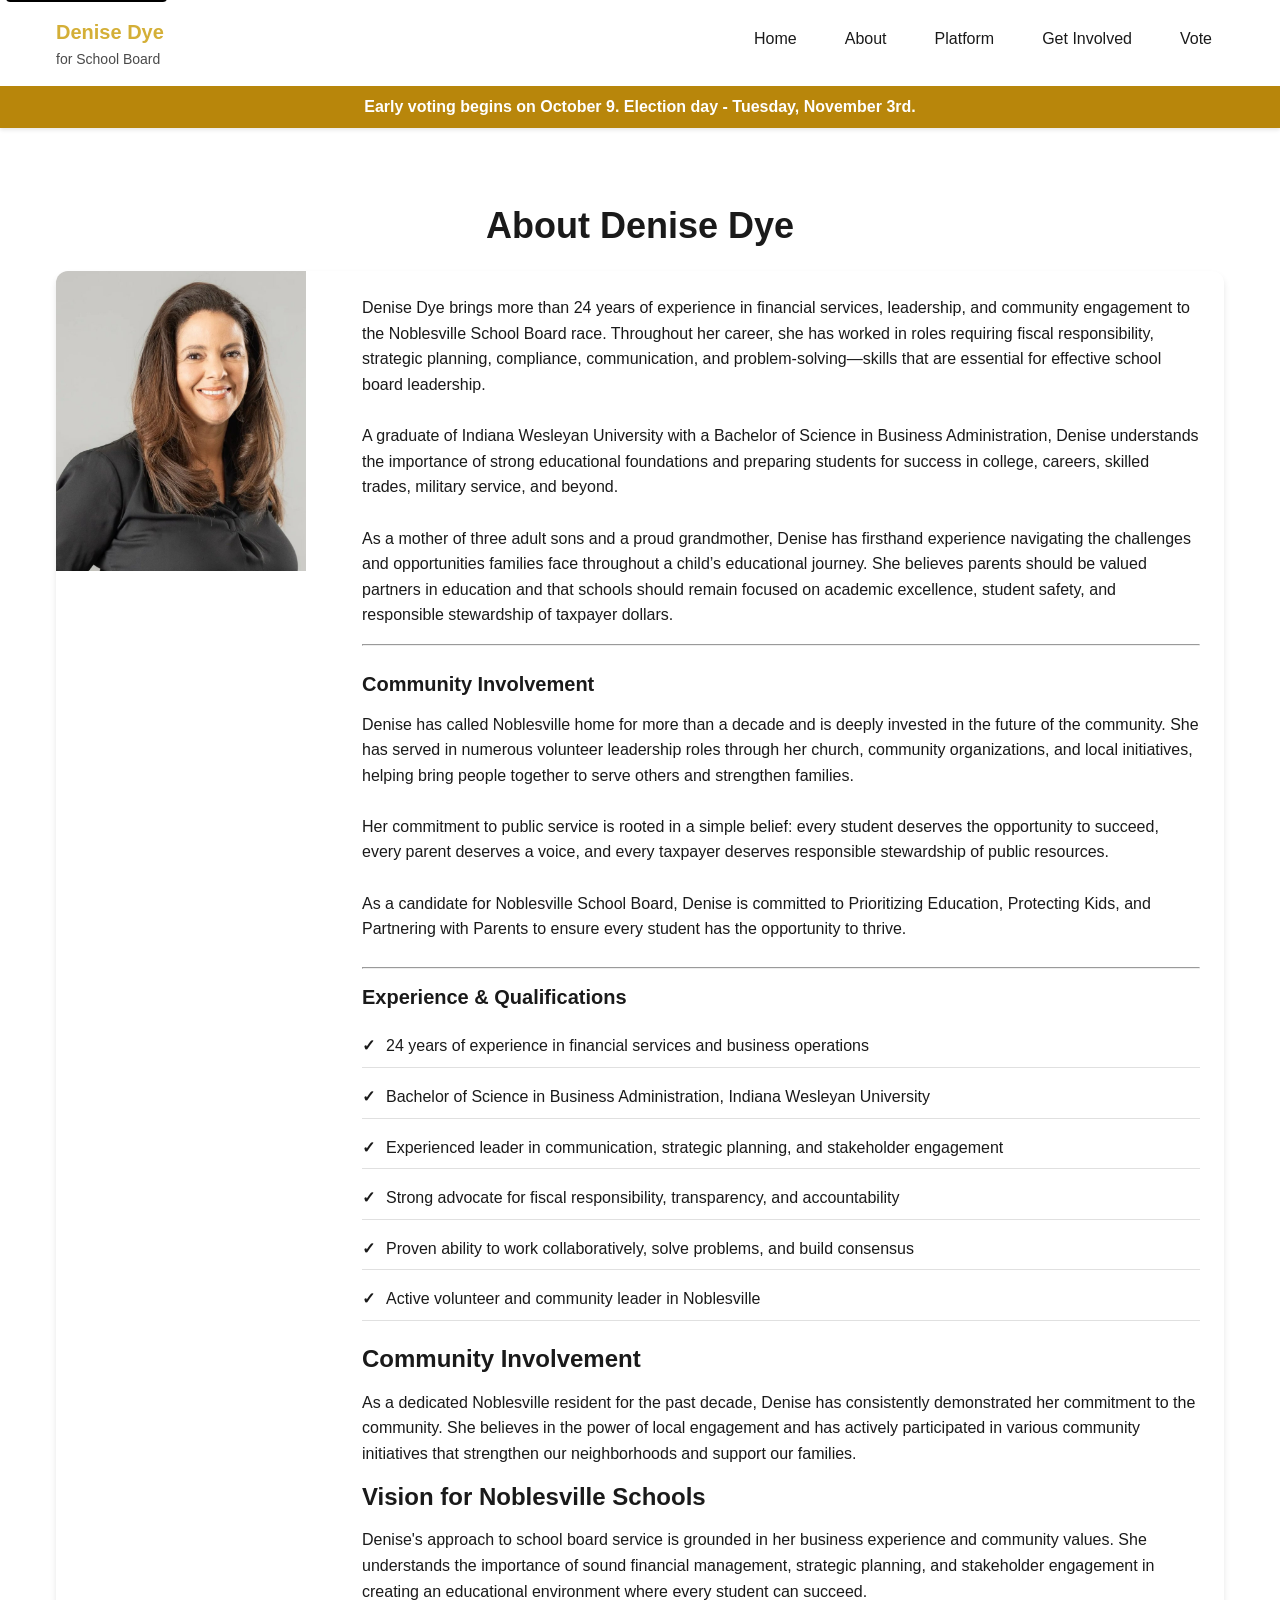
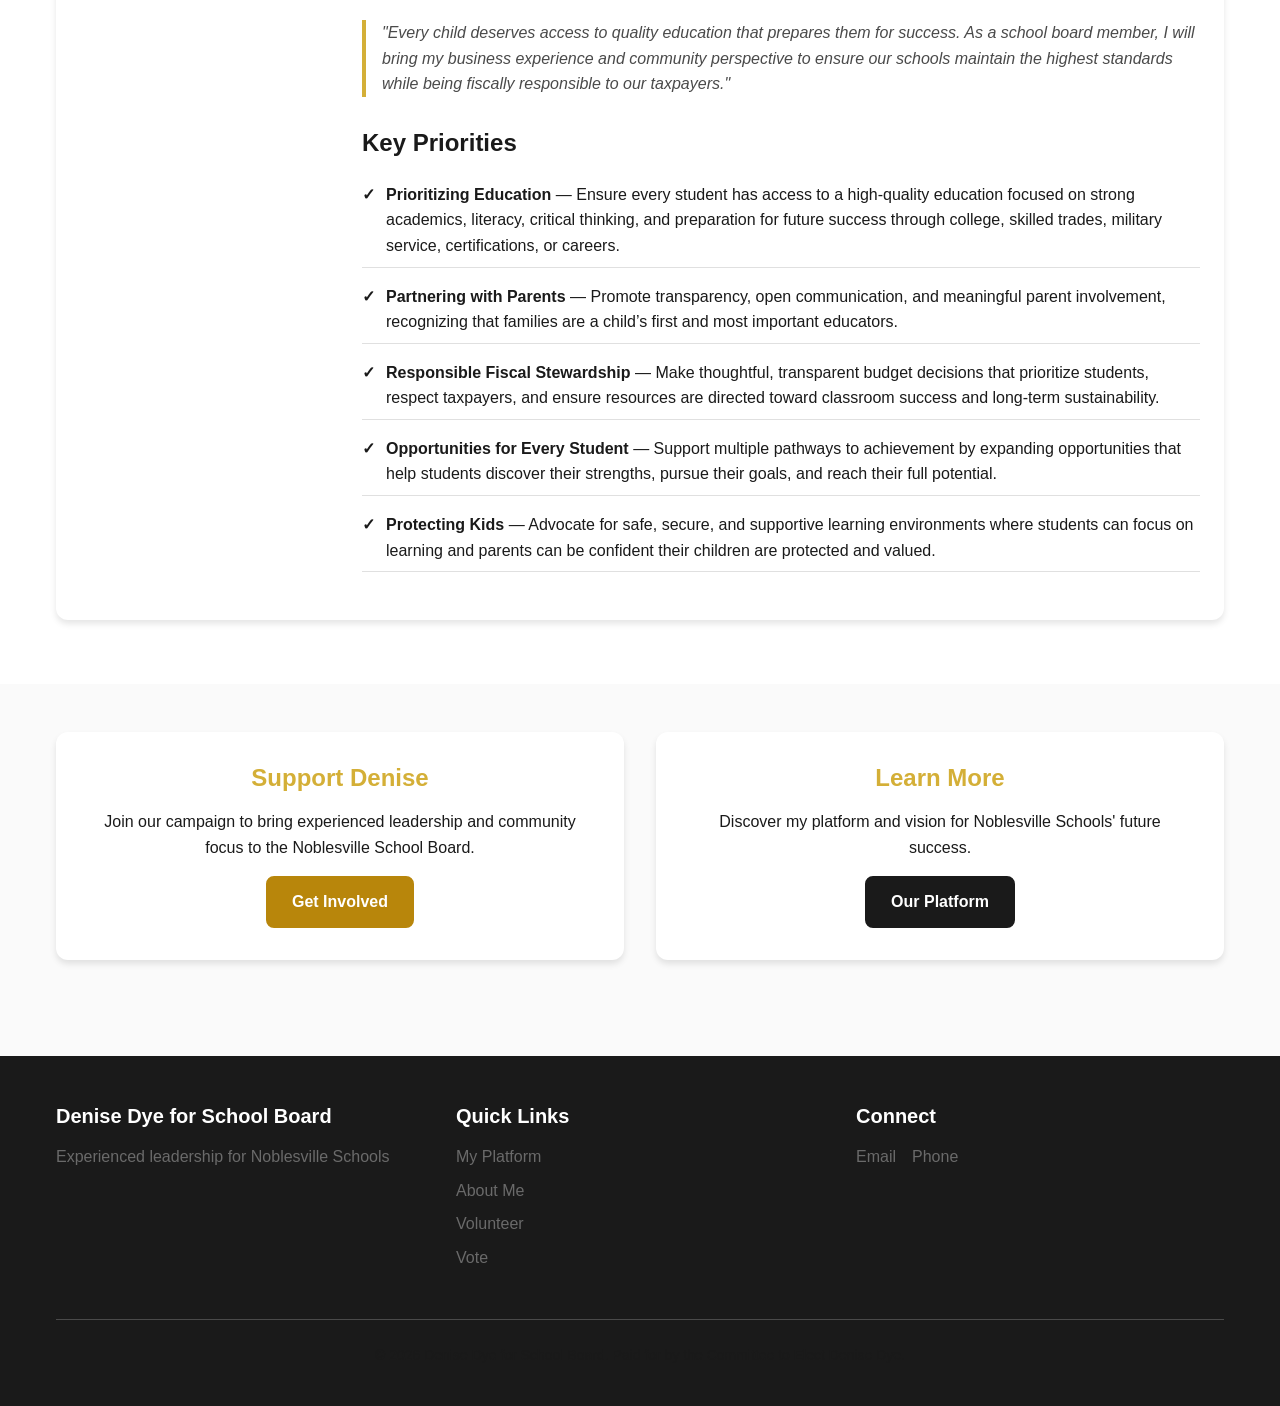
==== denise.html @ 82f0da44 "changes" ====
<!DOCTYPE html>
<html lang="en">
  <head>
    <meta charset="UTF-8" />
    <meta name="viewport" content="width=device-width, initial-scale=1.0" />
    <title>Denise Dye - Noblesville School Board Candidate</title>
    <meta
      name="description"
      content="Learn about Denise Dye, candidate for the Noblesville School Board in 2026 — 24 years in financial services, community leader, and advocate for educational excellence, parents, and fiscal responsibility."
    />
    <link
      rel="canonical"
      href="https://denisedye4noblesville.com/denise.html"
    />

    <!-- Open Graph / Facebook -->
    <meta property="og:type" content="profile" />
    <meta property="og:site_name" content="Denise Dye for Noblesville School Board" />
    <meta property="og:locale" content="en_US" />
    <meta
      property="og:url"
      content="https://denisedye4noblesville.com/denise.html"
    />
    <meta
      property="og:title"
      content="About Denise Dye - Noblesville School Board Candidate 2026"
    />
    <meta
      property="og:description"
      content="24 years in financial services. Community leader. Advocate for educational excellence, parents, and fiscal responsibility."
    />
    <meta
      property="og:image"
      content="https://denisedye4noblesville.com/images/og-denise.jpg"
    />
    <meta property="og:image:width" content="1200" />
    <meta property="og:image:height" content="630" />
    <meta
      property="og:image:alt"
      content="Denise Dye for Noblesville School Board 2026"
    />

    <!-- Twitter -->
    <meta property="twitter:card" content="summary_large_image" />
    <meta
      property="twitter:url"
      content="https://denisedye4noblesville.com/denise.html"
    />
    <meta
      property="twitter:title"
      content="About Denise Dye - Noblesville School Board Candidate 2026"
    />
    <meta
      property="twitter:description"
      content="24 years in financial services. Community leader. Advocate for educational excellence, parents, and fiscal responsibility."
    />
    <meta
      property="twitter:image"
      content="https://denisedye4noblesville.com/images/og-denise.jpg"
    />

    <link rel="stylesheet" href="css/main.css" />
    <link rel="icon" type="image/x-icon" href="/favicon.ico" />

    <script async data-id="101507558" src="/1a5ae8c8beb7e24874.js"></script>
  </head>
  <body>
    <!-- Navigation Header -->
    <header class="header" id="header">
      <nav class="nav">
        <div class="nav-brand">
          <span class="brand-text">Denise Dye</span>
          <span class="brand-tagline">for School Board</span>
        </div>
        <ul class="nav-menu" id="nav-menu">
          <li><a href="index.html" class="nav-link">Home</a></li>
          <li><a href="index.html#about" class="nav-link">About</a></li>
          <li><a href="index.html#platform" class="nav-link">Platform</a></li>
          <li>
            <a href="index.html#get-involved" class="nav-link">Get Involved</a>
          </li>
          <li><a href="index.html#vote" class="nav-link">Vote</a></li>
        </ul>
        <div class="nav-toggle" id="nav-toggle">
          <span class="bar"></span>
          <span class="bar"></span>
          <span class="bar"></span>
        </div>
      </nav>
      <div class="election-banner">
        <strong
          >Early voting begins on October 9. Election day - Tuesday, November
          3rd.</strong
        >
      </div>
    </header>

    <!-- Biography Section -->
    <section
      class="candidates"
      id="biography"
      style="padding-top: calc(140px + var(--space-16))"
    >
      <div class="container">
        <h1 class="section-title">About Denise Dye</h1>

        <div class="candidate-profile">
          <img
            src="images/candidates/denise.jpg"
            alt="Denise Dye, candidate for Noblesville School Board"
            class="profile-photo"
            width="800"
            height="1105"
          />
          <div class="profile-content">
            <p>
              Denise Dye brings more than 24 years of experience in financial
              services, leadership, and community engagement to the Noblesville
              School Board race. Throughout her career, she has worked in roles
              requiring fiscal responsibility, strategic planning, compliance,
              communication, and problem-solving—skills that are essential for
              effective school board leadership.
              <br /><br />A graduate of Indiana Wesleyan University with a
              Bachelor of Science in Business Administration, Denise
              understands the importance of strong educational foundations and
              preparing students for success in college, careers, skilled
              trades, military service, and beyond. <br /><br />As a mother of
              three adult sons and a proud grandmother, Denise has firsthand
              experience navigating the challenges and opportunities families
              face throughout a child’s educational journey. She believes
              parents should be valued partners in education and that schools
              should remain focused on academic excellence, student safety, and
              responsible stewardship of taxpayer dollars.<hr/><br/><h4>Community
              Involvement</h4>Denise has called Noblesville home for
              more than a decade and is deeply invested in the future of the
              community. She has served in numerous volunteer leadership roles
              through her church, community organizations, and local
              initiatives, helping bring people together to serve others and
              strengthen families. <br /><br />Her commitment to public service
              is rooted in a simple belief: every student deserves the
              opportunity to succeed, every parent deserves a voice, and every
              taxpayer deserves responsible stewardship of public resources.
              <br /><br />As a candidate for Noblesville School Board, Denise is
              committed to Prioritizing Education, Protecting Kids, and
              Partnering with Parents to ensure every student has the
              opportunity to thrive.<br/><br/><hr/>
            </p>

            <div class="profile-highlights">
              <h4>Experience & Qualifications</h4>
              <ul>
                <li>24 years of experience in financial services and business operations</li>
                <li>Bachelor of Science in Business Administration, Indiana Wesleyan University</li>
                <li>Experienced leader in communication, strategic planning, and stakeholder engagement</li>
                <li>
                  Strong advocate for fiscal responsibility, transparency, and accountability
                </li>
                <li>
                  Proven ability to work collaboratively, solve problems, and build consensus
                </li>
		<li>Active volunteer and community leader in Noblesville</li>
              </ul>
            </div>

            <h3>Community Involvement</h3>
            <p>
              As a dedicated Noblesville resident for the past decade, Denise
              has consistently demonstrated her commitment to the community. She
              believes in the power of local engagement and has actively
              participated in various community initiatives that strengthen our
              neighborhoods and support our families.
            </p>

            <h3>Vision for Noblesville Schools</h3>
            <p>
              Denise's approach to school board service is grounded in her
              business experience and community values. She understands the
              importance of sound financial management, strategic planning, and
              stakeholder engagement in creating an educational environment
              where every student can succeed.
            </p>

            <blockquote class="profile-statement">
              "Every child deserves access to quality education that prepares
              them for success. As a school board member, I will bring my
              business experience and community perspective to ensure our
              schools maintain the highest standards while being fiscally
              responsible to our taxpayers."
            </blockquote>

            <h3 style="margin-top: var(--space-8)">Key Priorities</h3>
            <div class="profile-highlights">
              <ul>
                <li>
                  <strong>Prioritizing Education</strong> &mdash; Ensure every
                  student has access to a high-quality education focused on
                  strong academics, literacy, critical thinking, and preparation
                  for future success through college, skilled trades, military
                  service, certifications, or careers.
                </li>
                <li>
                  <strong>Partnering with Parents</strong> &mdash; Promote
                  transparency, open communication, and meaningful parent
                  involvement, recognizing that families are a child&rsquo;s
                  first and most important educators.
                </li>
                <li>
                  <strong>Responsible Fiscal Stewardship</strong> &mdash; Make
                  thoughtful, transparent budget decisions that prioritize
                  students, respect taxpayers, and ensure resources are directed
                  toward classroom success and long-term sustainability.
                </li>
                <li>
                  <strong>Opportunities for Every Student</strong> &mdash;
                  Support multiple pathways to achievement by expanding
                  opportunities that help students discover their strengths,
                  pursue their goals, and reach their full potential.
                </li>
                <li>
                  <strong>Protecting Kids</strong> &mdash; Advocate for safe,
                  secure, and supportive learning environments where students can
                  focus on learning and parents can be confident their children
                  are protected and valued.
                </li>
              </ul>
            </div>

          </div>
        </div>
      </div>
    </section>

    <!-- Call to Action -->
    <section class="get-involved" style="padding: var(--space-12) 0">
      <div class="container">
        <div class="involvement-grid">
          <div class="involvement-card">
            <h3>Support Denise</h3>
            <p>
              Join our campaign to bring experienced leadership and community
              focus to the Noblesville School Board.
            </p>
            <a href="index.html#get-involved" class="btn btn-primary"
              >Get Involved</a
            >
          </div>
          <div class="involvement-card">
            <h3>Learn More</h3>
            <p>
              Discover my platform and vision for Noblesville Schools' future
              success.
            </p>
            <a href="index.html#platform" class="btn btn-secondary"
              >Our Platform</a
            >
          </div>
        </div>
      </div>
    </section>

    <!-- Footer -->
    <footer class="footer">
      <div class="container">
        <div class="footer-content">
          <div class="footer-section">
            <h4>Denise Dye for School Board</h4>
            <p>Experienced leadership for Noblesville Schools</p>
          </div>

          <div class="footer-section">
            <h4>Quick Links</h4>
            <ul>
              <li><a href="index.html#platform">My Platform</a></li>
              <li><a href="index.html#about">About Me</a></li>
              <li><a href="index.html#get-involved">Volunteer</a></li>
              <li><a href="index.html#vote">Vote</a></li>
            </ul>
          </div>

          <div class="footer-section">
            <h4>Connect</h4>
            <div class="social-links">
              <a href="mailto:denisedye4noblesville@gmail.com">Email</a>
              <a href="tel:+13172234130">Phone</a>
            </div>
          </div>
        </div>

        <div class="footer-bottom">
          <p>
            &copy; 2026 Denise Dye for School Board. Paid for by the Committee
            to Elect Denise Dye.
          </p>
        </div>
      </div>
    </footer>

    <script src="js/main.js"></script>
  </body>
</html>
---- css/main.css ----
/* Campaign Website Styles - Denise Dye for School Board */

/* CSS Variables */
:root {
  --primary: #d4af37;
  --primary-light: #e6c866;
  --secondary: #1a1a1a;
  --accent: #b8860b;
  --bg: #fafafa;
  --card-bg: #ffffff;
  --text: #1a1a1a;
  --text-light: #4a4a4a;
  --text-muted: #6a6a6a;
  --border: #e0e0e0;
  --shadow: rgba(0, 0, 0, 0.1);
  --shadow-hover: rgba(0, 0, 0, 0.15);

  /* Typography */
  --font-primary: -apple-system, BlinkMacSystemFont, 'Segoe UI', Roboto, 'Helvetica Neue', Arial, sans-serif;
  --font-size-xs: 0.75rem;
  --font-size-sm: 0.875rem;
  --font-size-base: 1rem;
  --font-size-lg: 1.125rem;
  --font-size-xl: 1.25rem;
  --font-size-2xl: 1.5rem;
  --font-size-3xl: 1.875rem;
  --font-size-4xl: 2.25rem;

  /* Spacing */
  --space-1: 0.25rem;
  --space-2: 0.5rem;
  --space-3: 0.75rem;
  --space-4: 1rem;
  --space-5: 1.25rem;
  --space-6: 1.5rem;
  --space-8: 2rem;
  --space-10: 2.5rem;
  --space-12: 3rem;
  --space-16: 4rem;
  --space-20: 5rem;

  /* Layout */
  --container-max-width: 1200px;
  --border-radius: 0.5rem;
  --border-radius-lg: 0.75rem;
}

/* Reset and Base Styles */
* {
  margin: 0;
  padding: 0;
  box-sizing: border-box;
}

html {
  scroll-behavior: smooth;
}

body {
  font-family: var(--font-primary);
  line-height: 1.6;
  color: var(--text);
  background-color: var(--bg);
  font-size: var(--font-size-base);
}

.container {
  max-width: var(--container-max-width);
  margin: 0 auto;
  padding: 0 var(--space-4);
}

/* Typography */
h1, h2, h3, h4, h5, h6 {
  font-weight: 700;
  line-height: 1.2;
  margin-bottom: var(--space-4);
  color: var(--text);
}

h1 { font-size: var(--font-size-4xl); }
h2 { font-size: var(--font-size-3xl); }
h3 { font-size: var(--font-size-2xl); }
h4 { font-size: var(--font-size-xl); }

p {
  margin-bottom: var(--space-4);
  color: var(--text);
}

a {
  color: var(--primary);
  text-decoration: none;
  transition: color 0.2s ease;
}

a:hover {
  color: var(--primary-light);
}

ul {
  padding-left: var(--space-5);
  margin-bottom: var(--space-4);
}

li {
  margin-bottom: var(--space-2);
}

/* Buttons */
.btn {
  display: inline-block;
  padding: var(--space-3) var(--space-6);
  border-radius: var(--border-radius);
  font-weight: 600;
  text-align: center;
  text-decoration: none;
  border: 2px solid transparent;
  cursor: pointer;
  transition: all 0.2s ease;
  font-size: var(--font-size-base);
  line-height: 1.5;
}

.btn-primary {
  background-color: #b8860b;
  color: white;
  border-color: #b8860b;
}

.btn-primary:hover {
  background-color: #9a7209;
  border-color: #9a7209;
  color: white;
  transform: translateY(-1px);
  box-shadow: 0 4px 12px var(--shadow-hover);
}

.btn-secondary {
  background-color: var(--secondary);
  color: white;
  border-color: var(--secondary);
}

.btn-secondary:hover {
  background-color: #0d0d0d;
  border-color: #0d0d0d;
  color: white;
  transform: translateY(-1px);
  box-shadow: 0 4px 12px var(--shadow-hover);
}

/* Header */
.header {
  background-color: var(--card-bg);
  box-shadow: 0 2px 4px var(--shadow);
  position: fixed;
  top: 0;
  left: 0;
  right: 0;
  z-index: 1000;
}

.nav {
  display: flex;
  justify-content: space-between;
  align-items: center;
  padding: var(--space-4) 0;
  max-width: var(--container-max-width);
  margin: 0 auto;
  padding-left: var(--space-4);
  padding-right: var(--space-4);
}

.nav-brand {
  display: flex;
  flex-direction: column;
}

.brand-text {
  font-size: var(--font-size-xl);
  font-weight: 700;
  color: var(--primary);
}

.brand-tagline {
  font-size: var(--font-size-sm);
  color: var(--text-light);
}

.nav-menu {
  display: flex;
  list-style: none;
  margin: 0;
  padding: 0;
  gap: var(--space-6);
}

.nav-link {
  color: var(--text);
  font-weight: 500;
  padding: var(--space-2) var(--space-3);
  border-radius: var(--border-radius);
  transition: all 0.2s ease;
}

.nav-link:hover {
  color: var(--primary);
  background-color: var(--bg);
}

.nav-toggle {
  display: none;
  flex-direction: column;
  cursor: pointer;
  gap: var(--space-1);
}

.bar {
  width: 24px;
  height: 3px;
  background-color: var(--text);
  transition: all 0.3s ease;
  border-radius: 2px;
}

.election-banner {
  background-color: var(--accent);
  color: white;
  text-align: center;
  padding: var(--space-2);
  font-weight: 600;
}

.election-banner a {
  color: white;
  text-decoration: underline;
}

/* Hero Section */
.hero {
  background: #000000;
  color: white;
  padding: var(--space-20) 0 var(--space-16);
  margin-top: 140px; /* Account for fixed header */
}

.hero-content {
  text-align: center;
  margin-bottom: var(--space-12);
}

.hero-title {
  font-size: var(--font-size-4xl);
  margin-bottom: var(--space-4);
  color: white;
}

.hero-subtitle {
  font-size: var(--font-size-lg);
  margin-bottom: var(--space-8);
  opacity: 1;
  color: white;
  max-width: 600px;
  margin-left: auto;
  margin-right: auto;
}

.hero-cta {
  display: flex;
  gap: var(--space-4);
  justify-content: center;
  flex-wrap: wrap;
}

.hero-candidates {
  display: flex;
  justify-content: center;
  gap: var(--space-8);
  flex-wrap: wrap;
}

.candidate-card {
  text-align: center;
  background-color: rgba(255, 255, 255, 0.1);
  padding: var(--space-6);
  border-radius: var(--border-radius-lg);
  backdrop-filter: blur(10px);
  max-width: 250px;
}

.candidate-photo {
  width: 180px;
  height: 180px;
  border-radius: 50%;
  object-fit: cover;
  object-position: center 30%;
  margin-bottom: var(--space-4);
  border: 4px solid white;
  box-shadow: 0 8px 32px rgba(0, 0, 0, 0.1);
}

/* Specific positioning for Denise's photos */
img[src*="denise"] {
  object-position: 45% 10%;
}

.candidate-card h3 {
  color: white;
  margin-bottom: var(--space-2);
}

.candidate-card p {
  color: rgba(255, 255, 255, 0.9);
  margin-bottom: 0;
}

/* Candidate card link styling */
a.candidate-card {
  text-decoration: none;
  color: inherit;
  display: block;
  cursor: pointer;
  transition: transform 0.2s ease, box-shadow 0.2s ease;
}

a.candidate-card:hover {
  transform: translateY(-4px);
  box-shadow: 0 12px 40px rgba(0, 0, 0, 0.3);
  text-decoration: none;
}

a.candidate-card h3,
a.candidate-card p {
  color: inherit;
  text-decoration: none;
  pointer-events: none; /* Prevent child elements from intercepting clicks */
}

a.candidate-card img {
  pointer-events: none; /* Prevent image from intercepting clicks */
}

/* Card button styling */
.card-button {
  display: inline-block;
  background-color: var(--primary);
  color: white;
  padding: var(--space-2) var(--space-4);
  border-radius: var(--border-radius);
  font-size: var(--font-size-sm);
  font-weight: 600;
  margin-top: var(--space-3);
  pointer-events: none;
  transition: background-color 0.2s ease;
}

a.candidate-card:hover .card-button {
  background-color: var(--primary-light);
}

/* Hero image styling */
.hero-image {
  display: block;
  margin: var(--space-8) auto;
  max-width: 100%;
  border-radius: var(--border-radius-lg);
  box-shadow: 0 8px 32px rgba(0, 0, 0, 0.2);
}

/* Scale down kickoff party image on desktop/tablet */
@media (min-width: 769px) {
  .hero-image {
    max-width: 60%;
  }
}

/* Section Styles */
section {
  padding: var(--space-16) 0;
}

.section-title {
  text-align: center;
  margin-bottom: var(--space-6);
  color: var(--text);
}

.section-subtitle {
  text-align: center;
  font-size: var(--font-size-lg);
  color: var(--text-light);
  margin-bottom: var(--space-12);
  max-width: 600px;
  margin-left: auto;
  margin-right: auto;
}

/* Candidates Section */
.candidates {
  background-color: white;
}

.candidates-grid {
  display: grid;
  grid-template-columns: 1fr;
  gap: var(--space-12);
}

.candidate-profile {
  display: grid;
  grid-template-columns: 250px 1fr;
  gap: var(--space-8);
  background-color: var(--card-bg);
  border-radius: var(--border-radius-lg);
  overflow: hidden;
  box-shadow: 0 4px 6px var(--shadow);
  transition: transform 0.2s ease, box-shadow 0.2s ease;
}

.candidate-profile:hover {
  transform: translateY(-2px);
  box-shadow: 0 8px 25px var(--shadow-hover);
}

.profile-photo {
  width: 100%;
  height: 300px;
  object-fit: cover;
  object-position: center 30%;
}

/* Specific positioning for Denise's profile photos */
.profile-photo[src*="denise"] {
  object-position: 45% 10%;
}

.profile-content {
  padding: var(--space-6);
}

.profile-subtitle {
  font-size: var(--font-size-lg);
  color: var(--primary);
  font-weight: 600;
  margin-bottom: var(--space-6);
}

.profile-highlights ul {
  list-style: none;
  padding: 0;
  margin-bottom: var(--space-6);
}

.profile-highlights li {
  padding: var(--space-2) 0;
  border-bottom: 1px solid var(--border);
  position: relative;
  padding-left: var(--space-6);
}

.profile-highlights li:before {
  content: "✓";
  position: absolute;
  left: 0;
  color: var(--secondary);
  font-weight: bold;
}

.profile-statement {
  font-style: italic;
  color: var(--text-light);
  border-left: 4px solid var(--primary);
  padding-left: var(--space-4);
  margin: 0;
}

/* Platform Section */
.platform {
  background-color: var(--bg);
}

.platform-grid {
  display: grid;
  grid-template-columns: repeat(auto-fit, minmax(250px, 1fr));
  gap: var(--space-8);
}

.platform-item {
  background-color: var(--card-bg);
  padding: var(--space-8);
  border-radius: var(--border-radius-lg);
  box-shadow: 0 4px 6px var(--shadow);
  transition: transform 0.2s ease, box-shadow 0.2s ease;
}

.platform-item:hover {
  transform: translateY(-4px);
  box-shadow: 0 12px 32px var(--shadow-hover);
}

.platform-icon {
  font-size: var(--font-size-4xl);
  margin-bottom: var(--space-4);
}

.platform-item h3 {
  color: var(--primary);
  margin-bottom: var(--space-4);
}

.platform-item ul {
  list-style: none;
  padding: 0;
}

.platform-item li {
  position: relative;
  padding-left: var(--space-6);
  margin-bottom: var(--space-3);
}

.platform-item li:before {
  content: "→";
  position: absolute;
  left: 0;
  color: var(--secondary);
  font-weight: bold;
}

/* Endorsements Section */
.endorsements {
  background-color: white;
}

.endorsements-grid {
  display: grid;
  grid-template-columns: repeat(auto-fit, minmax(300px, 1fr));
  gap: var(--space-8);
  margin-bottom: var(--space-12);
}

.endorsement {
  background-color: var(--bg);
  padding: var(--space-8);
  border-radius: var(--border-radius-lg);
  position: relative;
}

.endorsement:before {
  content: """;
  font-size: 4rem;
  color: var(--primary);
  position: absolute;
  top: var(--space-4);
  left: var(--space-6);
  line-height: 1;
}

.endorsement blockquote {
  font-style: italic;
  font-size: var(--font-size-lg);
  line-height: 1.6;
  margin-bottom: var(--space-4);
  padding-left: var(--space-8);
}

.endorsement cite {
  font-weight: 600;
  color: var(--primary);
  font-style: normal;
  padding-left: var(--space-8);
}

.endorsement-logos {
  text-align: center;
  padding: var(--space-8);
  background-color: var(--bg);
  border-radius: var(--border-radius-lg);
}

.logo-grid {
  display: grid;
  grid-template-columns: repeat(auto-fit, minmax(200px, 1fr));
  gap: var(--space-4);
  margin-top: var(--space-6);
}

.endorsement-org {
  padding: var(--space-4);
  background-color: var(--card-bg);
  border-radius: var(--border-radius);
  font-weight: 600;
  color: var(--primary);
  border: 2px solid var(--border);
}

/* Get Involved Section */
.get-involved {
  background-color: var(--bg);
}

.involvement-grid {
  display: grid;
  grid-template-columns: repeat(auto-fit, minmax(300px, 1fr));
  gap: var(--space-8);
  margin-bottom: var(--space-12);
}

.involvement-card {
  background-color: var(--card-bg);
  padding: var(--space-8);
  border-radius: var(--border-radius-lg);
  box-shadow: 0 4px 6px var(--shadow);
  text-align: center;
}

.involvement-card h3 {
  color: var(--primary);
  margin-bottom: var(--space-4);
}

.involvement-card ul {
  list-style: none;
  padding: 0;
  margin-bottom: var(--space-6);
}

.involvement-card li {
  padding: var(--space-2) 0;
  color: var(--text-light);
}

.newsletter-form {
  display: flex;
  gap: var(--space-2);
  margin-top: var(--space-6);
}

.newsletter-form input {
  flex: 1;
  padding: var(--space-3);
  border: 2px solid var(--border);
  border-radius: var(--border-radius);
  font-size: var(--font-size-base);
}

.newsletter-form input:focus {
  outline: none;
  border-color: var(--primary);
}

.contact-info {
  background-color: var(--card-bg);
  padding: var(--space-8);
  border-radius: var(--border-radius-lg);
  box-shadow: 0 4px 6px var(--shadow);
  text-align: center;
}

.contact-grid {
  display: grid;
  grid-template-columns: repeat(auto-fit, minmax(200px, 1fr));
  gap: var(--space-6);
  margin-top: var(--space-6);
}

.contact-method {
  padding: var(--space-4);
}

.contact-method strong {
  display: block;
  color: var(--primary);
  margin-bottom: var(--space-2);
}

/* Vote Info Section */
.vote-info {
  background-color: white;
}

.vote-grid {
  display: grid;
  grid-template-columns: repeat(auto-fit, minmax(250px, 1fr));
  gap: var(--space-6);
}

.vote-card {
  background-color: var(--bg);
  padding: var(--space-6);
  border-radius: var(--border-radius-lg);
  text-align: center;
  border: 2px solid var(--border);
  transition: border-color 0.2s ease;
}

.vote-card:hover {
  border-color: var(--primary);
}

.vote-date {
  font-size: var(--font-size-2xl);
  font-weight: 700;
  color: var(--primary);
  margin-bottom: var(--space-2);
}

/* Footer */
.footer {
  background-color: var(--secondary);
  color: white;
  padding: var(--space-12) 0 var(--space-6);
}

.footer-content {
  display: grid;
  grid-template-columns: repeat(auto-fit, minmax(250px, 1fr));
  gap: var(--space-8);
  margin-bottom: var(--space-8);
}

.footer-section h4 {
  color: white;
  margin-bottom: var(--space-4);
}

.footer-section p {
  color: var(--text-muted);
}

.footer-section ul {
  list-style: none;
  padding: 0;
}

.footer-section li {
  margin-bottom: var(--space-2);
}

.footer-section a {
  color: var(--text-muted);
  text-decoration: none;
  transition: color 0.2s ease;
}

.footer-section a:hover {
  color: white;
}

.social-links {
  display: flex;
  gap: var(--space-4);
}

.footer-bottom {
  border-top: 1px solid #4a4a4a;
  padding-top: var(--space-6);
  text-align: center;
  color: var(--text-muted);
  font-size: var(--font-size-sm);
}

/* Mobile Responsive Design */
@media (max-width: 768px) {
  :root {
    --font-size-4xl: 2rem;
    --font-size-3xl: 1.5rem;
    --space-16: 3rem;
    --space-20: 4rem;
  }

  /* Improve touch targets for mobile */
  .btn {
    min-height: 44px;
    padding: var(--space-4) var(--space-6);
    font-size: var(--font-size-lg);
  }

  .nav-link {
    min-height: 44px;
    display: flex;
    align-items: center;
    justify-content: center;
  }

  .nav-menu {
    position: fixed;
    left: -100%;
    top: 100px;
    flex-direction: column;
    background-color: var(--card-bg);
    width: 100%;
    text-align: center;
    transition: 0.3s;
    box-shadow: 0 10px 27px var(--shadow);
    padding: var(--space-6) 0;
    gap: 0;
  }

  .nav-menu.active {
    left: 0;
  }

  .nav-menu li {
    margin: var(--space-2) 0;
  }

  .nav-toggle {
    display: flex;
  }

  .nav-toggle.active .bar:nth-child(2) {
    opacity: 0;
  }

  .nav-toggle.active .bar:nth-child(1) {
    transform: translateY(8px) rotate(45deg);
  }

  .nav-toggle.active .bar:nth-child(3) {
    transform: translateY(-8px) rotate(-45deg);
  }

  .hero {
    padding: var(--space-16) 0;
    margin-top: 120px;
  }

  .hero-cta {
    flex-direction: column;
    align-items: center;
  }

  .hero-candidates {
    flex-direction: column;
    align-items: center;
    gap: var(--space-6);
  }

  .candidate-profile {
    grid-template-columns: 1fr;
    text-align: center;
  }

  .profile-photo {
    height: 250px;
    margin: 0 auto;
    border-radius: 50%;
    width: 200px;
    object-position: center 30%;
  }

  .platform-grid {
    grid-template-columns: 1fr;
  }

  .involvement-grid {
    grid-template-columns: 1fr;
  }

  .newsletter-form {
    flex-direction: column;
  }

  .container {
    padding: 0 var(--space-3);
  }

  section {
    padding: var(--space-12) 0;
  }
}

@media (max-width: 480px) {
  :root {
    --font-size-4xl: 1.75rem;
    --font-size-3xl: 1.375rem;
    --space-12: 2rem;
    --space-16: 2.5rem;
  }

  .vote-grid {
    grid-template-columns: 1fr;
  }

  .contact-grid {
    grid-template-columns: 1fr;
  }

  .endorsements-grid {
    grid-template-columns: 1fr;
  }

  .logo-grid {
    grid-template-columns: 1fr;
  }

  /* Better mobile typography */
  .hero-title {
    font-size: 1.875rem;
    line-height: 1.1;
  }

  .hero-subtitle {
    font-size: var(--font-size-base);
    margin-bottom: var(--space-6);
  }

  /* Improved mobile candidate cards */
  .candidate-card {
    max-width: 100%;
    margin: 0 auto;
  }

  .candidate-photo {
    width: 150px;
    height: 150px;
  }

  /* Better mobile spacing */
  .platform-item,
  .involvement-card,
  .vote-card {
    padding: var(--space-6);
  }

  /* Mobile-friendly newsletter form */
  .newsletter-form input {
    margin-bottom: var(--space-3);
  }

  .newsletter-form .btn {
    width: 100%;
  }

  /* Improve mobile text readability */
  body {
    font-size: 1.125rem;
    line-height: 1.7;
  }

  p {
    margin-bottom: var(--space-5);
  }
}
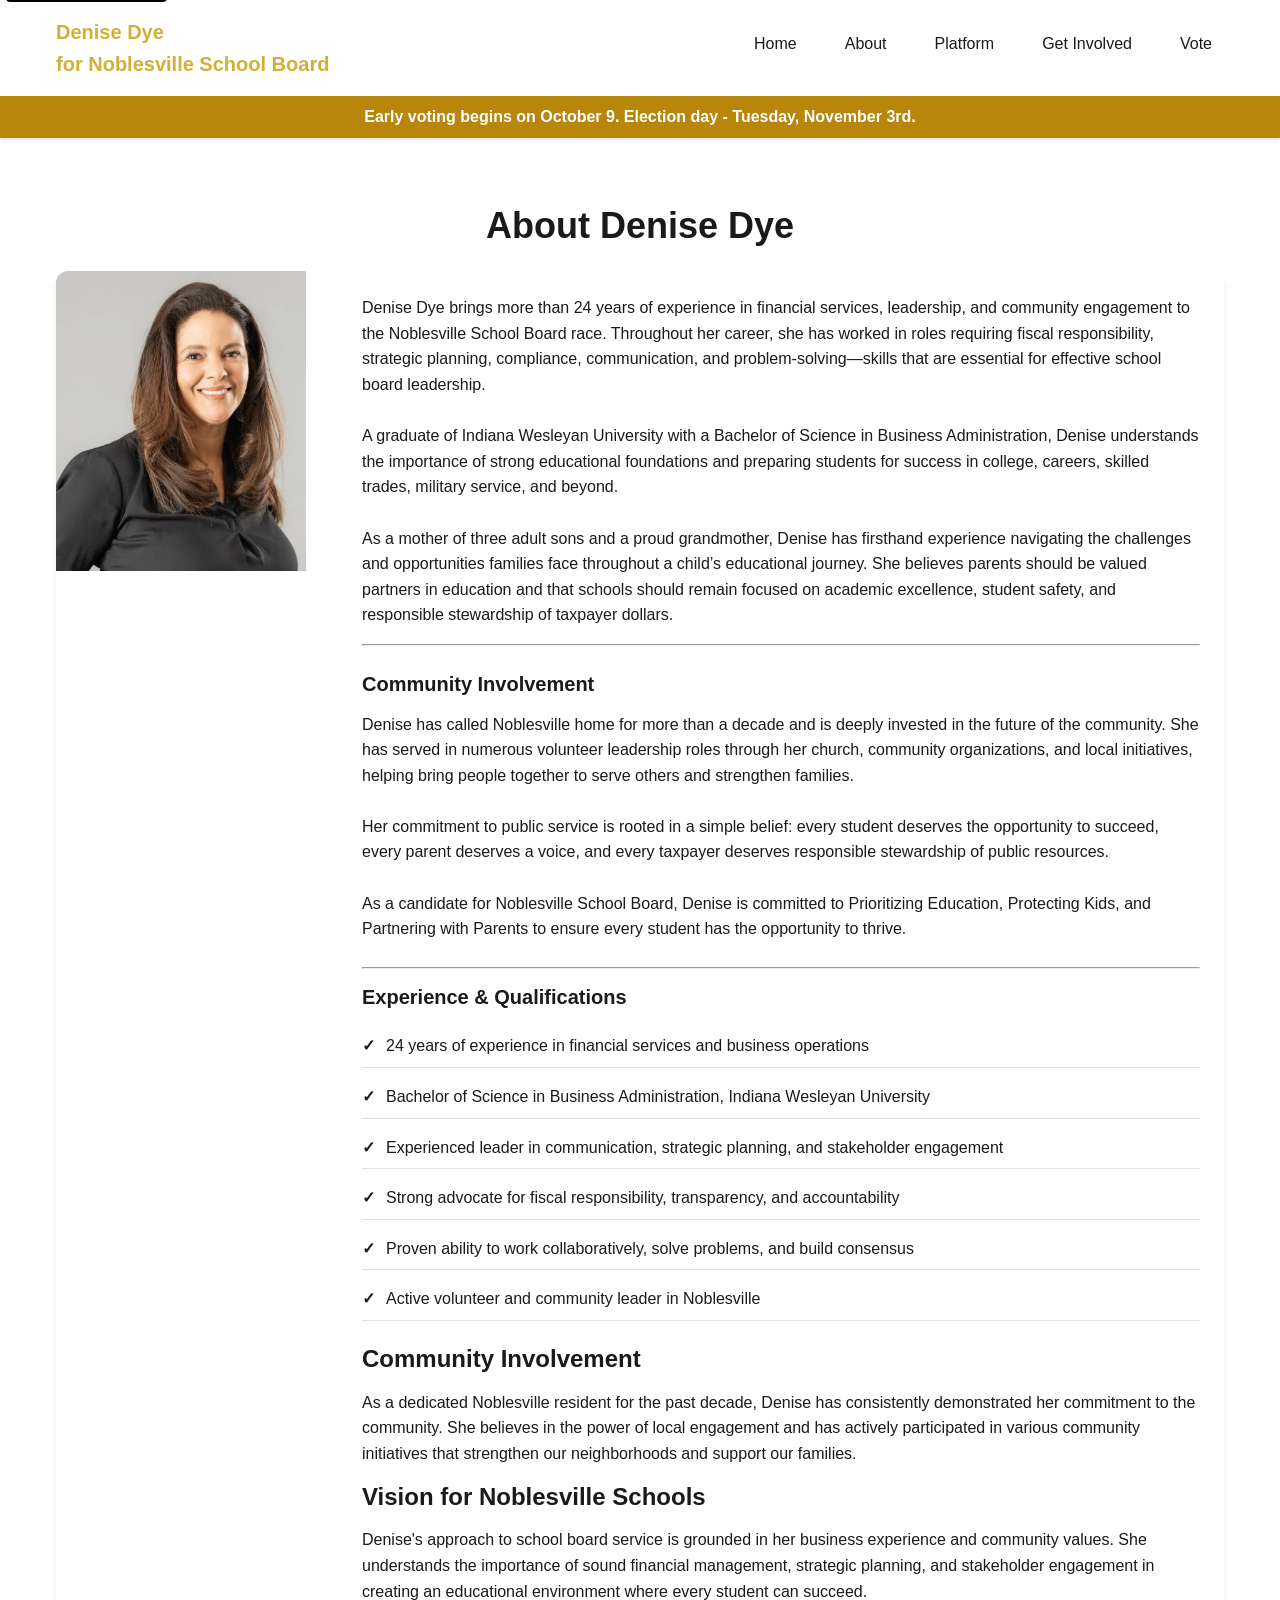
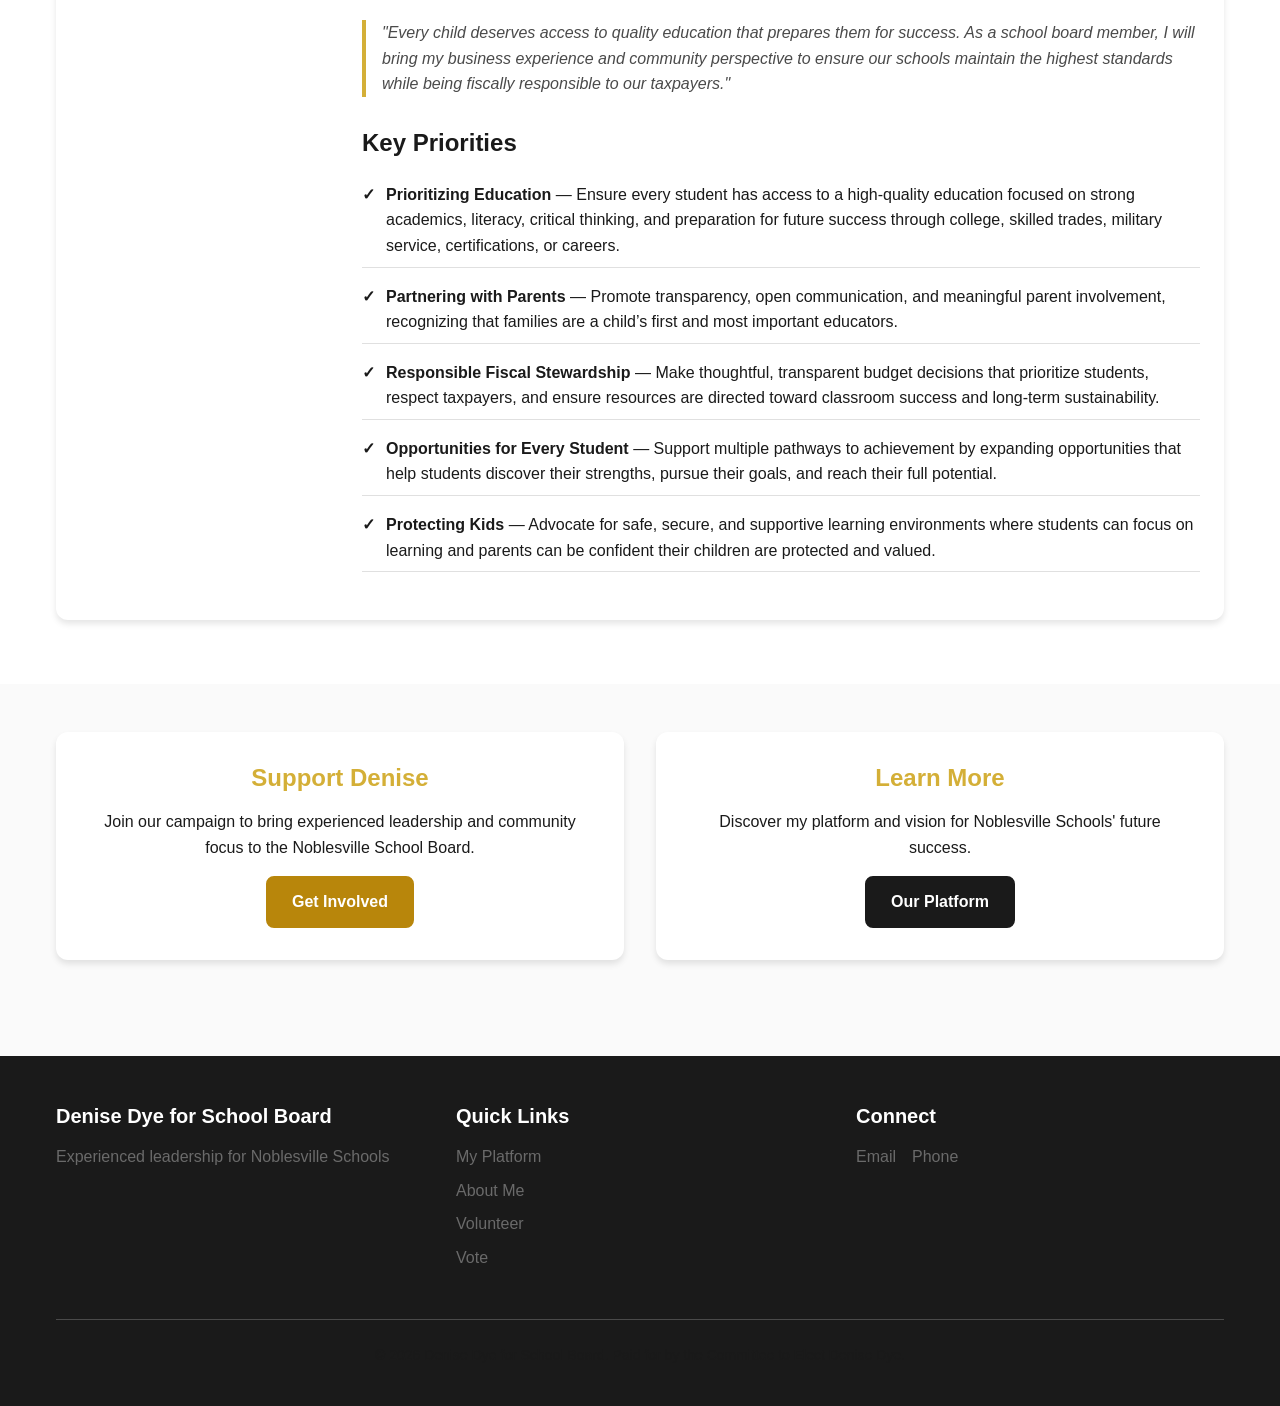
==== commit 95246181: "changes" ====
--- a/denise.html
+++ b/denise.html
@@ -69,8 +69,7 @@
     <header class="header" id="header">
       <nav class="nav">
         <div class="nav-brand">
-          <span class="brand-text">Denise Dye</span>
-          <span class="brand-tagline">for School Board</span>
+          <span class="brand-text">Denise Dye<br/>for Noblesville School Board</span>
         </div>
         <ul class="nav-menu" id="nav-menu">
           <li><a href="index.html" class="nav-link">Home</a></li>
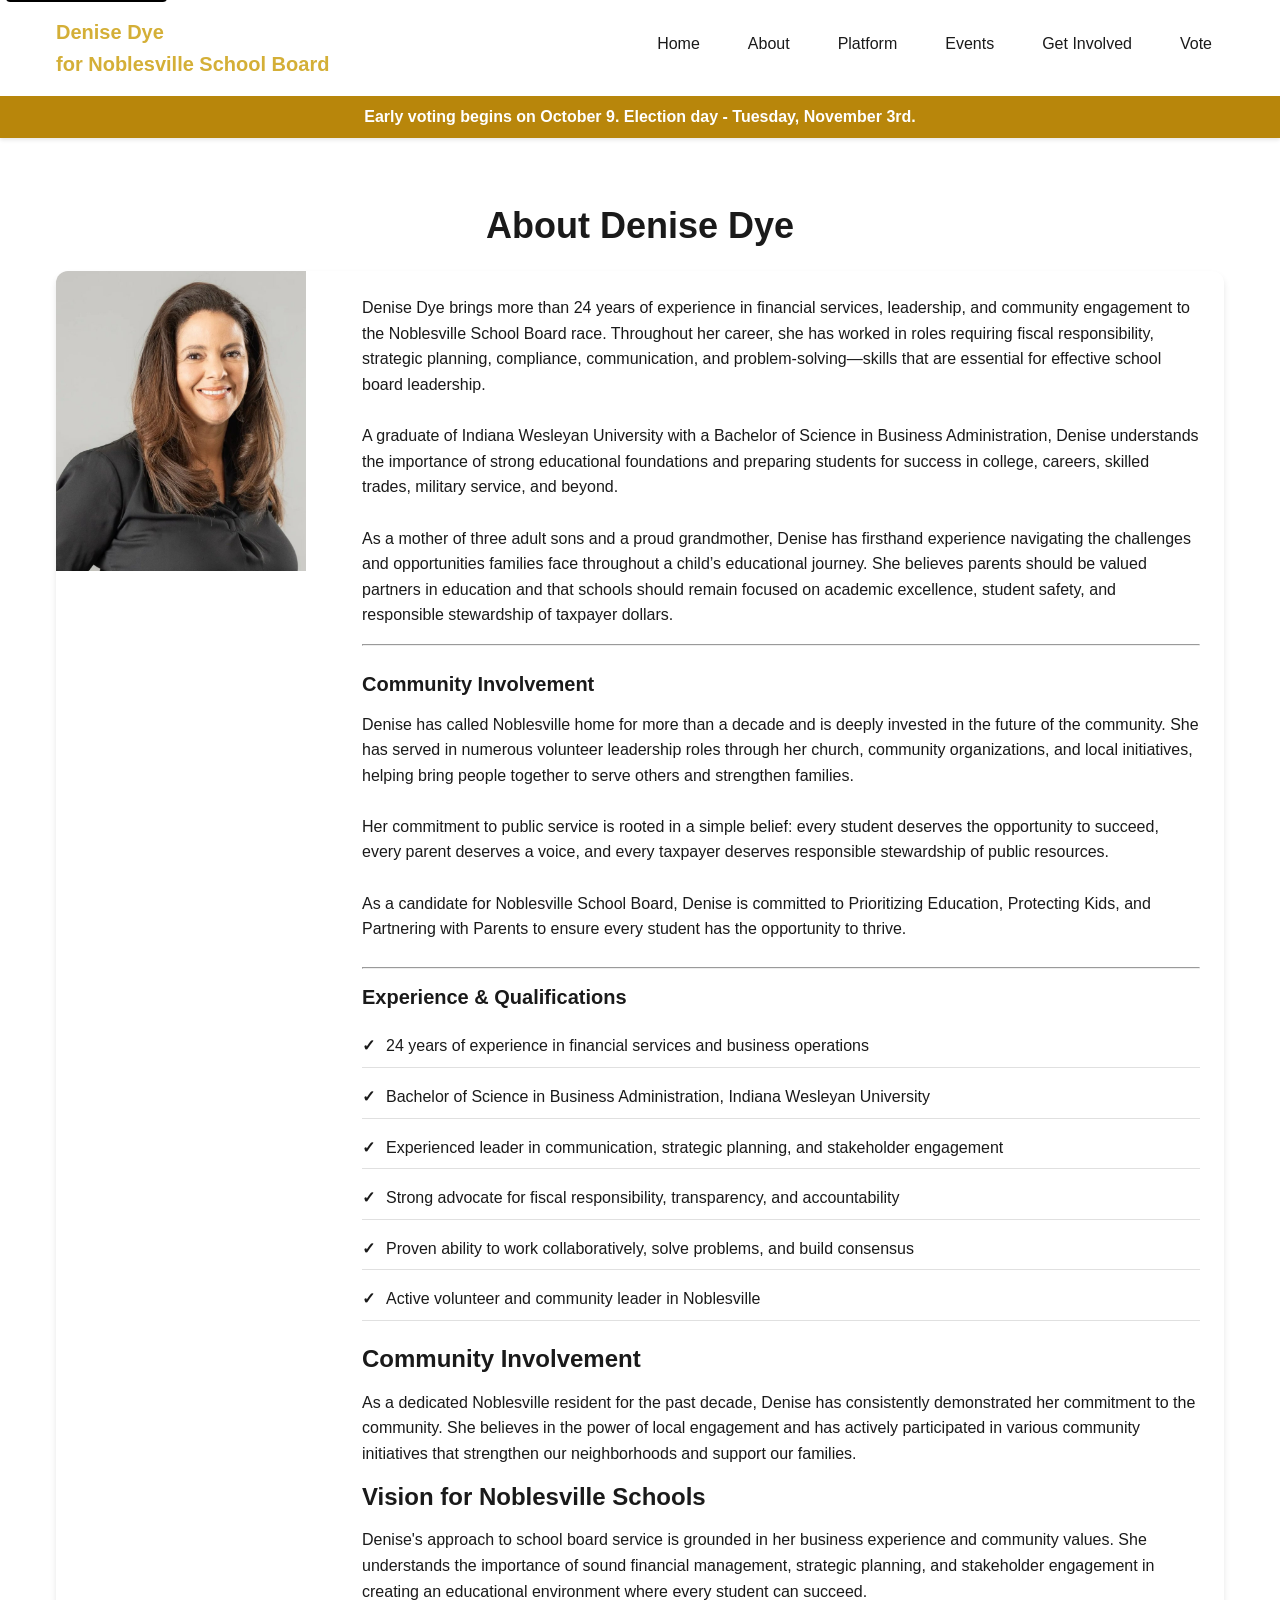
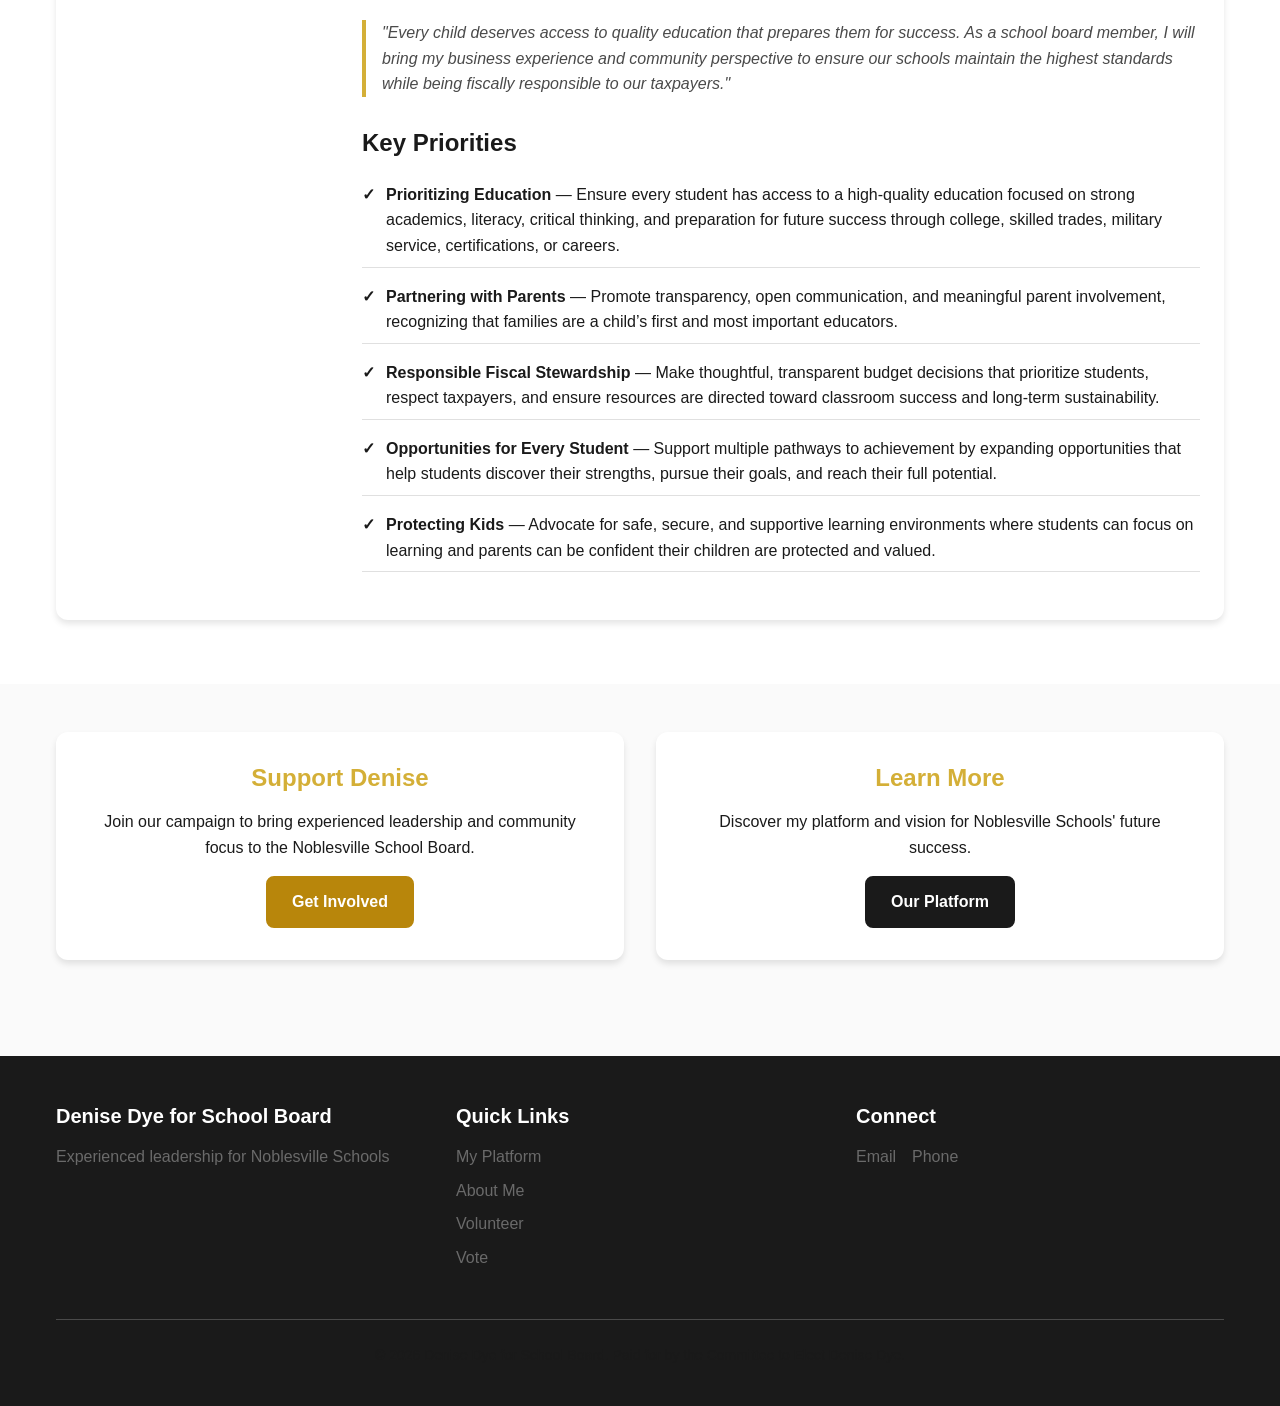
==== commit 2518b764: "changes" ====
--- a/denise.html
+++ b/denise.html
@@ -69,12 +69,13 @@
     <header class="header" id="header">
       <nav class="nav">
         <div class="nav-brand">
-          <span class="brand-text">Denise Dye<br/>for Noblesville School Board</span>
+          <a href="/" aria-label="Denise Dye for Noblesville School Board — home"><span class="brand-text">Denise Dye<br/>for Noblesville School Board</span></a>
         </div>
         <ul class="nav-menu" id="nav-menu">
           <li><a href="index.html" class="nav-link">Home</a></li>
           <li><a href="index.html#about" class="nav-link">About</a></li>
           <li><a href="index.html#platform" class="nav-link">Platform</a></li>
+          <li><a href="index.html#events" class="nav-link">Events</a></li>
           <li>
             <a href="index.html#get-involved" class="nav-link">Get Involved</a>
           </li>
--- a/css/main.css
+++ b/css/main.css
@@ -177,6 +177,11 @@
   flex-direction: column;
 }
 
+.nav-brand a {
+  text-decoration: none;
+  color: inherit;
+}
+
 .brand-text {
   font-size: var(--font-size-xl);
   font-weight: 700;
@@ -593,6 +598,90 @@
   font-weight: 600;
   color: var(--primary);
   border: 2px solid var(--border);
+}
+
+/* Events Section */
+.events {
+  background-color: white;
+}
+
+.events-list {
+  display: flex;
+  flex-direction: column;
+  gap: var(--space-6);
+  max-width: 800px;
+  margin: 0 auto;
+}
+
+.event-card {
+  display: flex;
+  align-items: flex-start;
+  gap: var(--space-6);
+  background-color: var(--bg);
+  padding: var(--space-6);
+  border-radius: var(--border-radius-lg);
+  border: 2px solid var(--border);
+  transition: border-color 0.2s ease;
+}
+
+.event-card:hover {
+  border-color: var(--primary);
+}
+
+.event-date {
+  display: flex;
+  flex-direction: column;
+  align-items: center;
+  justify-content: center;
+  flex-shrink: 0;
+  min-width: 80px;
+  padding: var(--space-3);
+  border-radius: var(--border-radius);
+  background-color: var(--primary);
+  color: var(--secondary);
+  text-align: center;
+  white-space: nowrap;
+}
+
+.event-details {
+  flex: 1;
+  min-width: 0;
+}
+
+.event-month {
+  font-size: var(--font-size-sm);
+  font-weight: 700;
+  letter-spacing: 0.05em;
+  text-transform: uppercase;
+}
+
+.event-day {
+  font-size: var(--font-size-2xl);
+  font-weight: 700;
+  line-height: 1.1;
+}
+
+.event-card h3 {
+  color: var(--primary);
+  margin-bottom: var(--space-2);
+}
+
+.event-meta,
+.event-location {
+  color: var(--text-light);
+  margin-bottom: var(--space-1);
+}
+
+.event-location {
+  margin-bottom: var(--space-4);
+}
+
+.event-description {
+  margin-bottom: var(--space-2);
+}
+
+.event-description:last-child {
+  margin-bottom: 0;
 }
 
 /* Get Involved Section */
@@ -859,6 +948,11 @@
     grid-template-columns: 1fr;
   }
 
+  .event-card {
+    flex-direction: column;
+    gap: var(--space-4);
+  }
+
   .newsletter-form {
     flex-direction: column;
   }
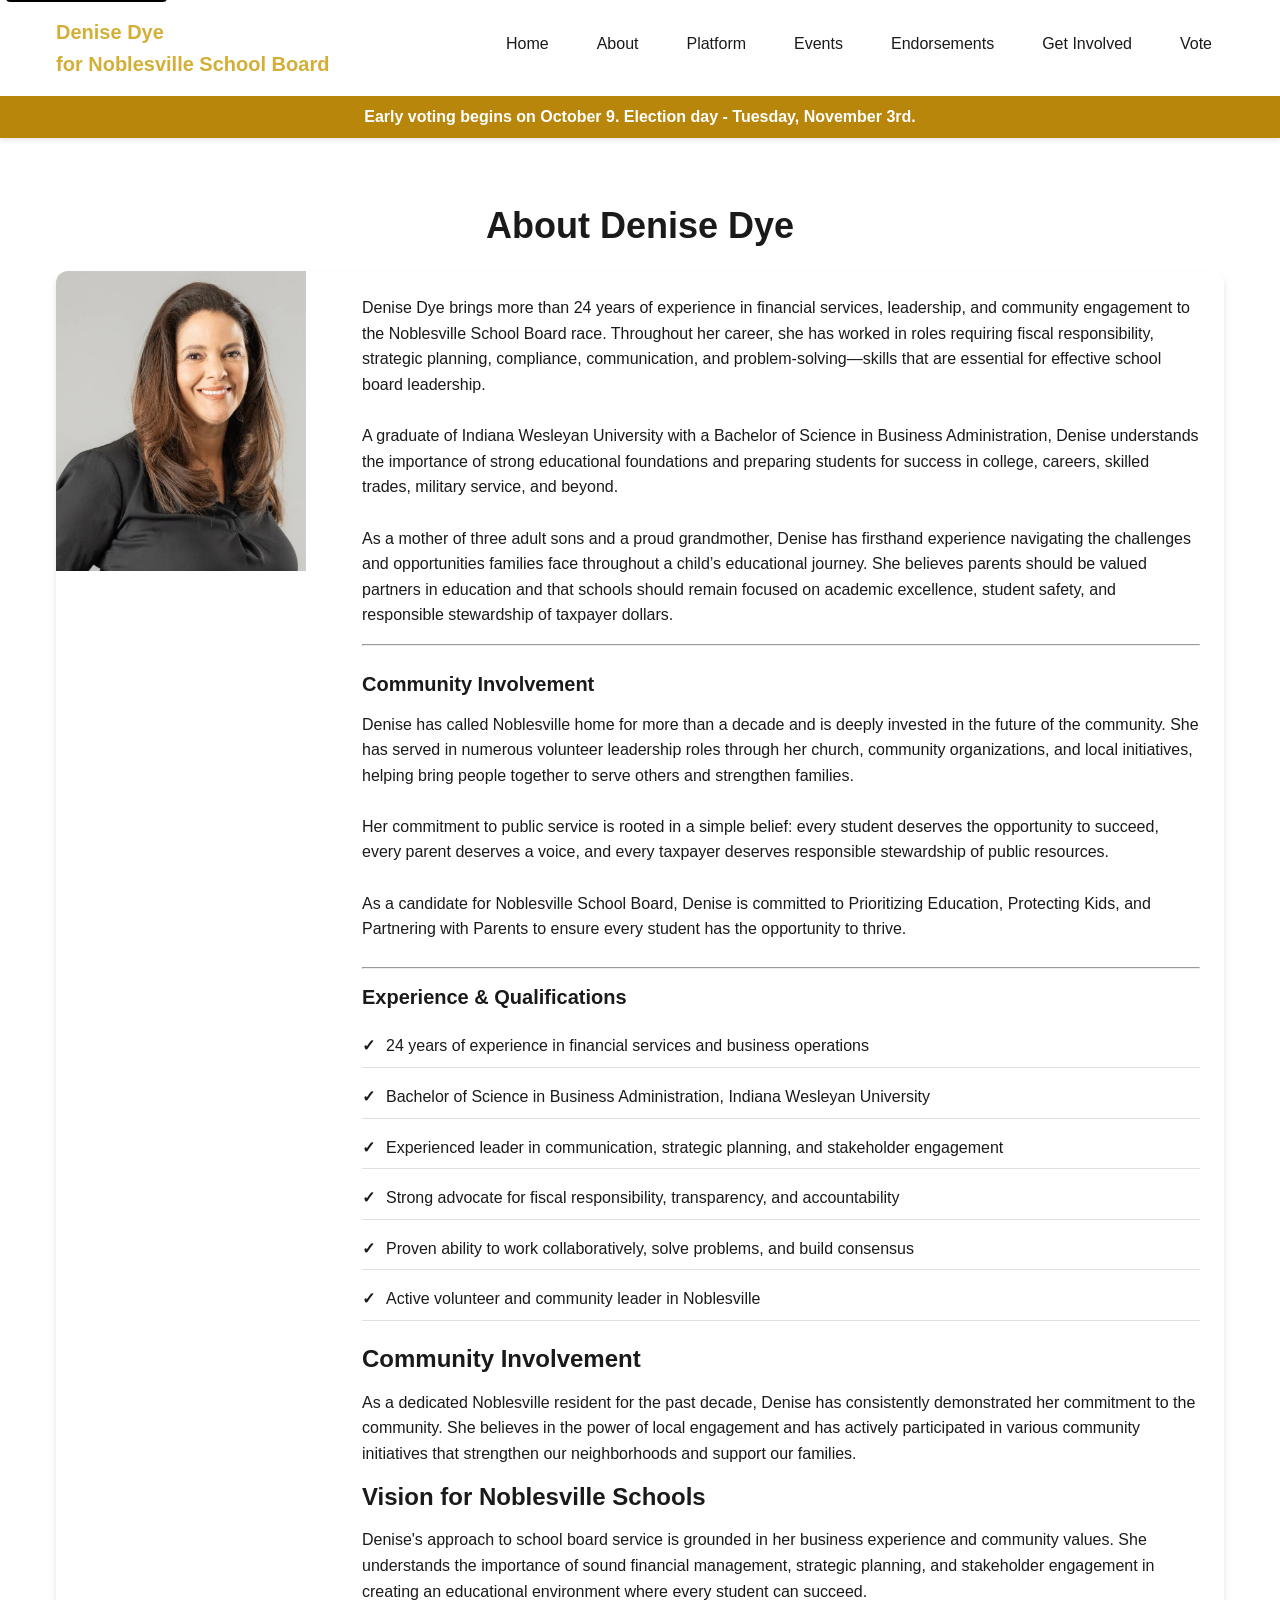
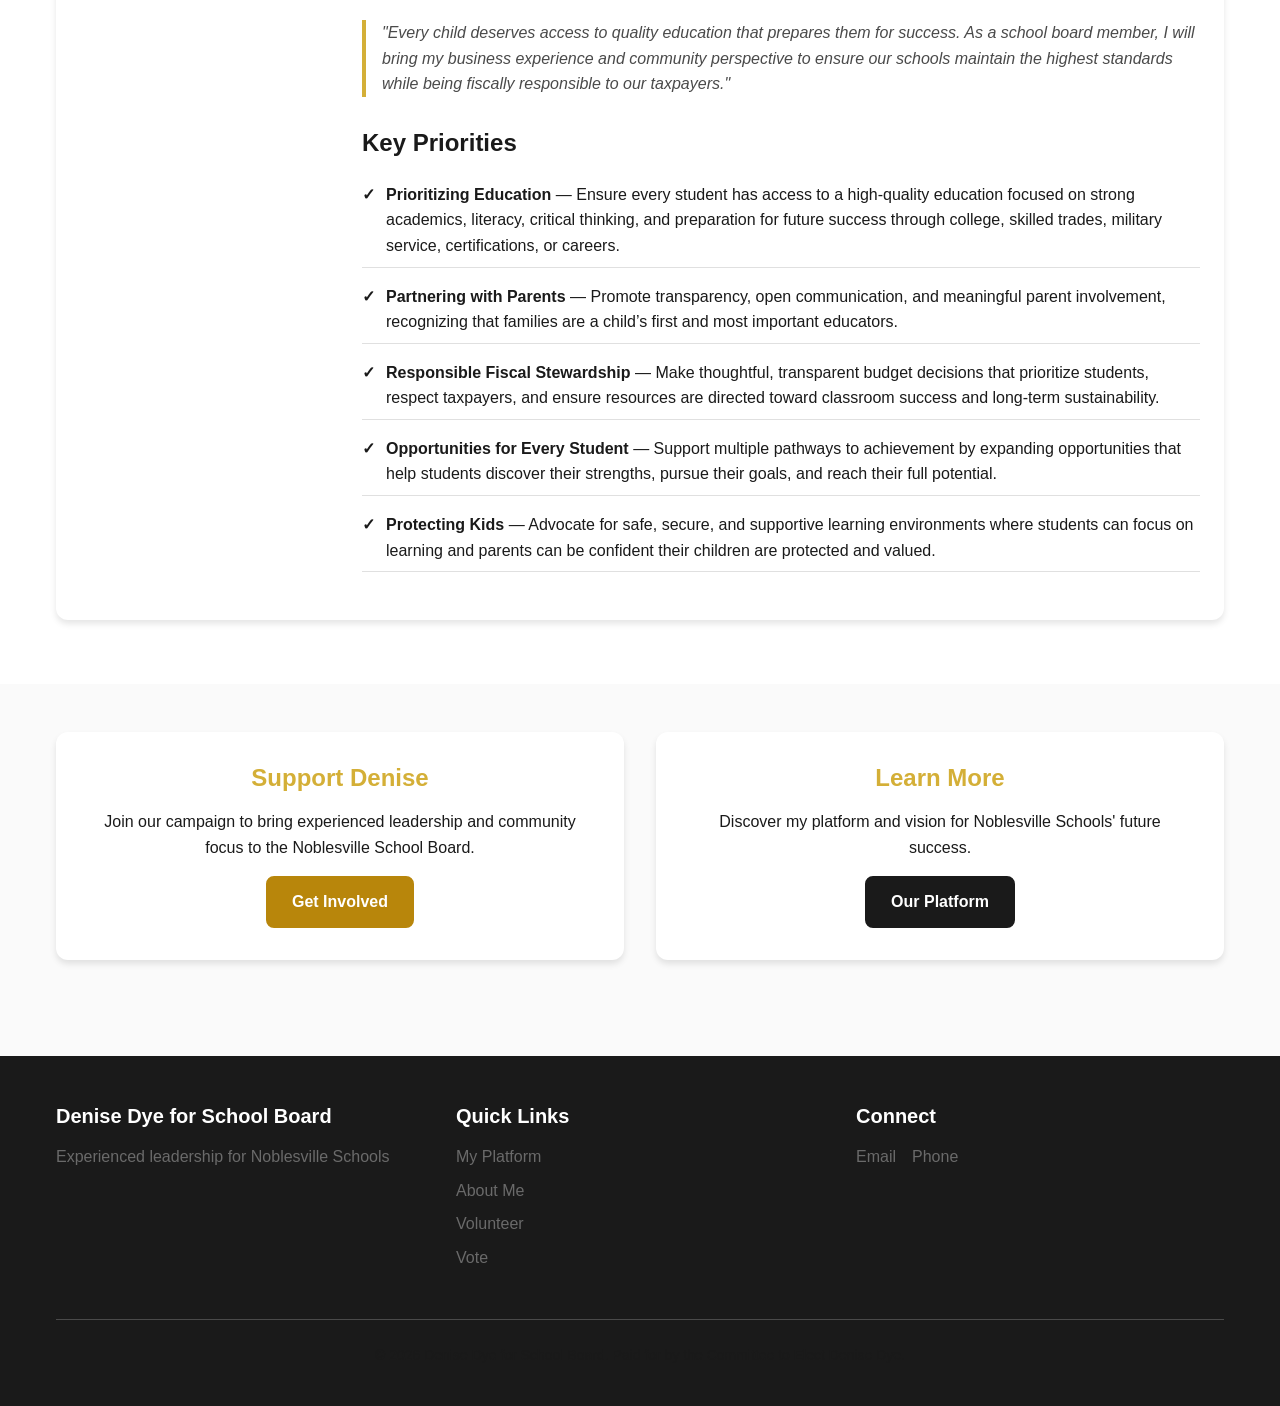
==== commit 3d1cd15e: "changes" ====
--- a/denise.html
+++ b/denise.html
@@ -76,6 +76,9 @@
           <li><a href="index.html#about" class="nav-link">About</a></li>
           <li><a href="index.html#platform" class="nav-link">Platform</a></li>
           <li><a href="index.html#events" class="nav-link">Events</a></li>
+          <li>
+            <a href="index.html#endorsements" class="nav-link">Endorsements</a>
+          </li>
           <li>
             <a href="index.html#get-involved" class="nav-link">Get Involved</a>
           </li>
--- a/css/main.css
+++ b/css/main.css
@@ -535,25 +535,35 @@
 
 /* Endorsements Section */
 .endorsements {
-  background-color: white;
-}
-
+  background-color: var(--bg);
+}
+
+/* Flex rather than grid: auto-fit redistributes freed space to surviving tracks,
+   so a grid max-track-size can't stop 2 cards from stretching. flex-basis + max-width can. */
 .endorsements-grid {
-  display: grid;
-  grid-template-columns: repeat(auto-fit, minmax(300px, 1fr));
+  display: flex;
+  flex-wrap: wrap;
+  justify-content: center;
   gap: var(--space-8);
-  margin-bottom: var(--space-12);
 }
 
 .endorsement {
-  background-color: var(--bg);
+  flex: 1 1 280px;
+  max-width: 380px;
+  background-color: var(--card-bg);
   padding: var(--space-8);
   border-radius: var(--border-radius-lg);
+  border: 2px solid var(--border);
   position: relative;
+  transition: border-color 0.2s ease;
+}
+
+.endorsement:hover {
+  border-color: var(--primary);
 }
 
 .endorsement:before {
-  content: """;
+  content: "\201C";
   font-size: 4rem;
   color: var(--primary);
   position: absolute;
@@ -571,10 +581,25 @@
 }
 
 .endorsement cite {
+  display: block;
   font-weight: 600;
   color: var(--primary);
   font-style: normal;
   padding-left: var(--space-8);
+}
+
+.endorsement-title {
+  display: block;
+  font-weight: 400;
+  font-size: var(--font-size-sm);
+  color: var(--text-light);
+  margin-top: var(--space-1);
+}
+
+/* Visual marker so unfinished placeholder cards are obvious at a glance.
+   Remove this class from a card once its real endorsement is in place. */
+.endorsement-placeholder {
+  border-style: dashed;
 }
 
 .endorsement-logos {
@@ -982,8 +1007,8 @@
     grid-template-columns: 1fr;
   }
 
-  .endorsements-grid {
-    grid-template-columns: 1fr;
+  .endorsement {
+    max-width: none;
   }
 
   .logo-grid {
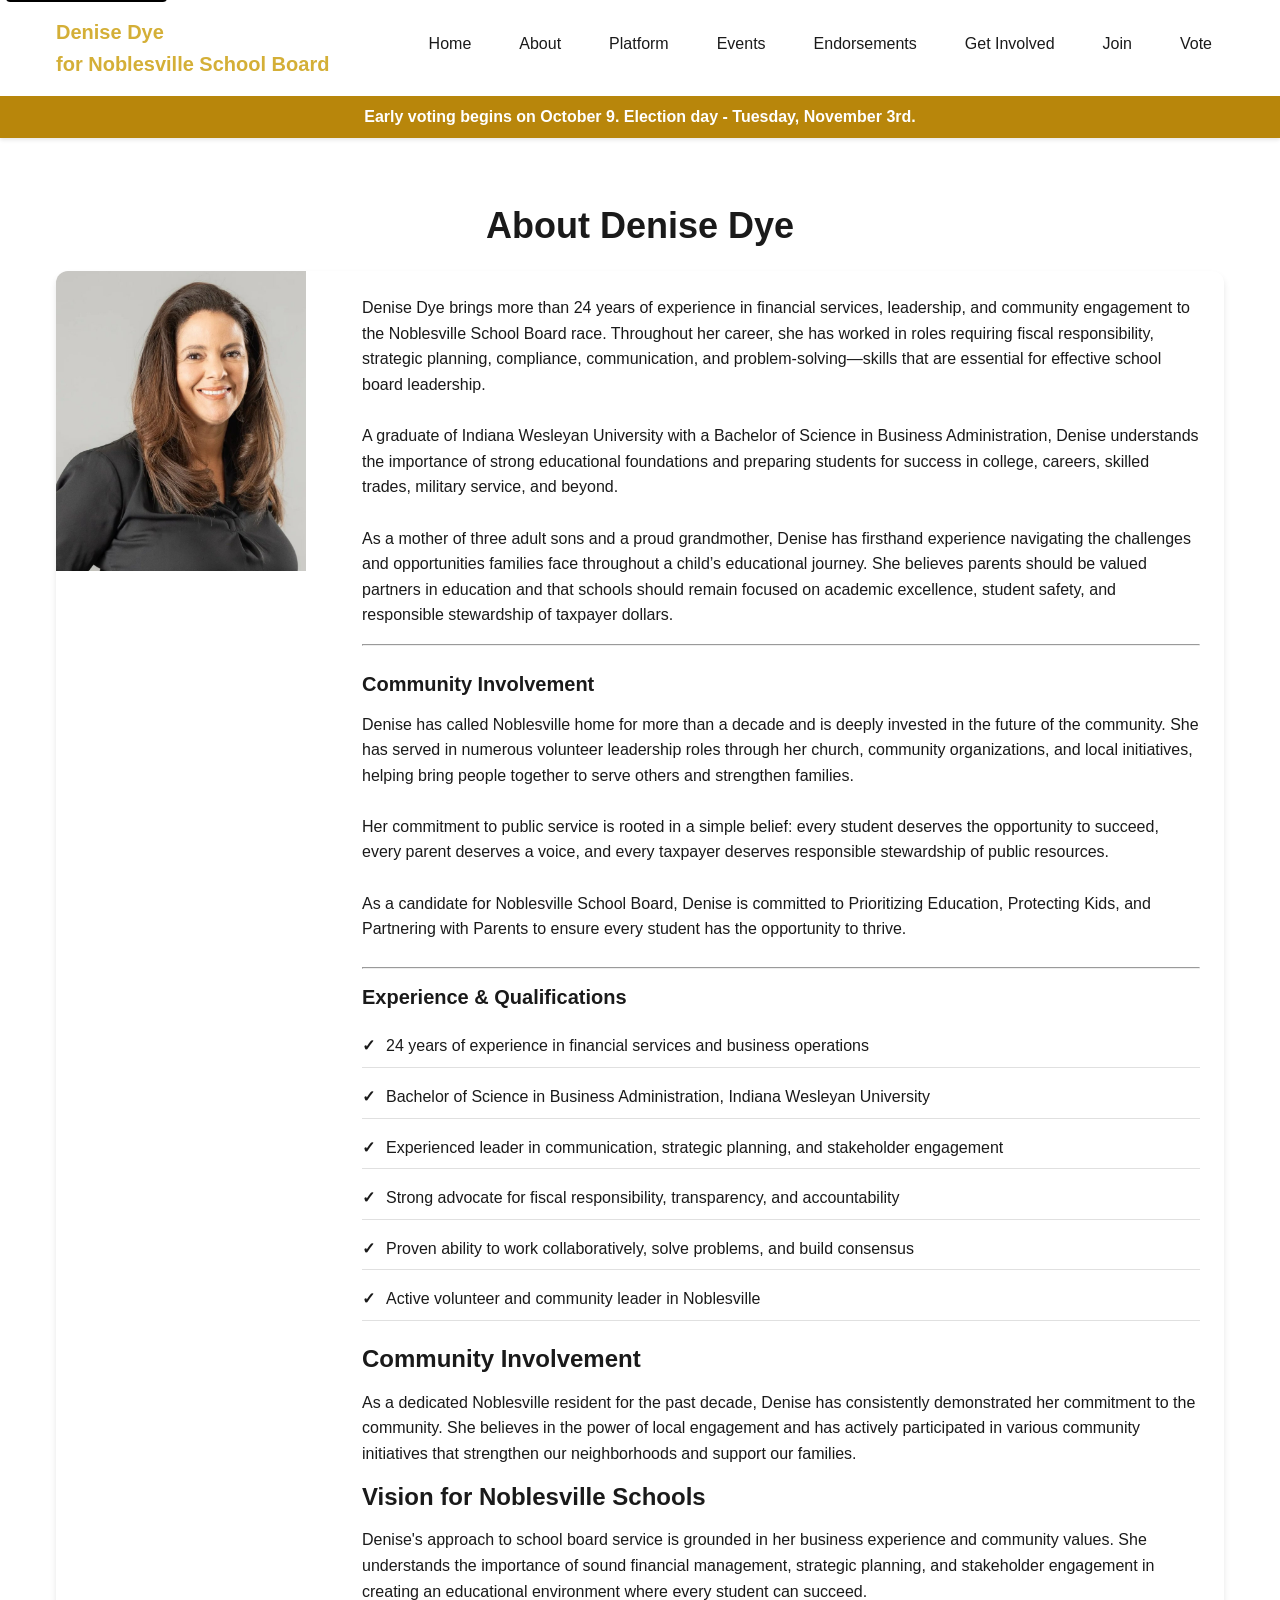
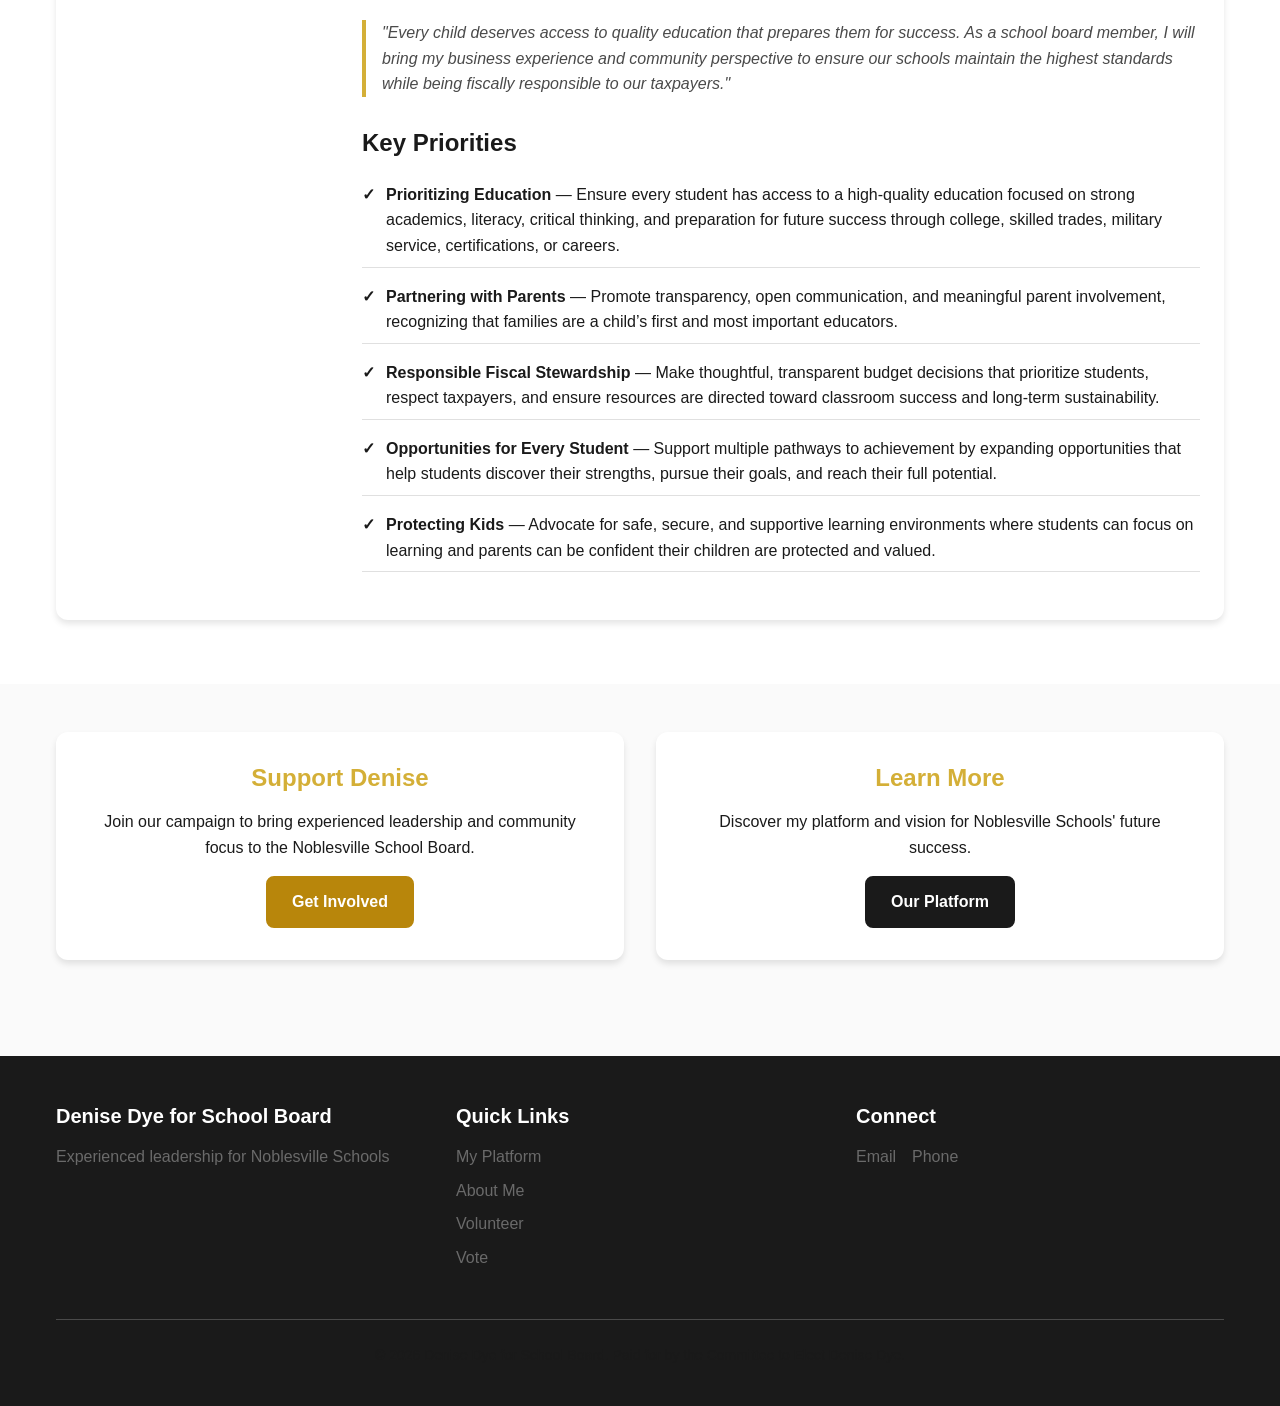
==== commit e3fdcc8b: "changes" ====
--- a/denise.html
+++ b/denise.html
@@ -82,6 +82,7 @@
           <li>
             <a href="index.html#get-involved" class="nav-link">Get Involved</a>
           </li>
+          <li><a href="index.html#join" class="nav-link">Join</a></li>
           <li><a href="index.html#vote" class="nav-link">Vote</a></li>
         </ul>
         <div class="nav-toggle" id="nav-toggle">
--- a/css/main.css
+++ b/css/main.css
@@ -602,6 +602,29 @@
   border-style: dashed;
 }
 
+.endorsement-cta {
+  max-width: 700px;
+  margin: var(--space-12) auto 0;
+  text-align: center;
+}
+
+.endorsement-cta h3 {
+  color: var(--primary);
+  margin-bottom: var(--space-3);
+}
+
+.endorsement-cta p {
+  color: var(--text-light);
+  margin-bottom: var(--space-6);
+}
+
+/* Centered on its own rather than relying on the parent's inherited text-align. */
+.endorsement-cta .btn {
+  display: block;
+  width: fit-content;
+  margin: 0 auto;
+}
+
 .endorsement-logos {
   text-align: center;
   padding: var(--space-8);
@@ -651,6 +674,21 @@
 
 .event-card:hover {
   border-color: var(--primary);
+}
+
+/* main.js sets [hidden] on past events. This rule is required, not redundant: the
+   browser default of [hidden] { display: none } loses to .event-card { display: flex },
+   so without it a hidden card would still render. */
+.event-card[hidden],
+.events-empty[hidden] {
+  display: none;
+}
+
+.events-empty {
+  text-align: center;
+  color: var(--text-light);
+  font-size: var(--font-size-lg);
+  padding: var(--space-8) 0;
 }
 
 .event-date {
@@ -787,6 +825,77 @@
   display: block;
   color: var(--primary);
   margin-bottom: var(--space-2);
+}
+
+/* Join Team Denise Section */
+/* Sits between .get-involved (--bg, light gray) and .vote-info (white). A dark band rather
+   than a third neutral: it separates cleanly from both neighbours and marks this as the
+   conversion moment. Section title/subtitle colors are overridden for the dark ground. */
+.join-team {
+  background-color: var(--secondary);
+}
+
+.join-team .section-title {
+  color: var(--primary);
+}
+
+.join-team .section-subtitle {
+  color: #d8d8d8;
+}
+
+.join-team-card {
+  max-width: 700px;
+  margin: 0 auto;
+  text-align: center;
+}
+
+.join-team-card > p {
+  color: #d8d8d8;
+  font-size: var(--font-size-lg);
+  margin-bottom: var(--space-8);
+}
+
+.join-ways {
+  list-style: none;
+  padding: 0;
+  margin: 0 0 var(--space-10);
+  display: flex;
+  flex-wrap: wrap;
+  justify-content: center;
+  gap: var(--space-3);
+}
+
+.way-icon {
+  margin-right: var(--space-2);
+}
+
+.join-ways li {
+  padding: var(--space-2) var(--space-4);
+  background-color: rgba(255, 255, 255, 0.08);
+  border: 1px solid rgba(212, 175, 55, 0.35);
+  border-radius: var(--border-radius);
+  color: #f0f0f0;
+  font-size: var(--font-size-sm);
+}
+
+/* Centered on its own rather than relying on inherited text-align. */
+.join-team-card .btn {
+  display: block;
+  width: fit-content;
+  margin: 0 auto;
+  font-size: var(--font-size-lg);
+  padding: var(--space-4) var(--space-8);
+}
+
+@media (max-width: 480px) {
+  .join-ways {
+    gap: var(--space-2);
+  }
+
+  .join-ways li {
+    font-size: var(--font-size-xs);
+    padding: var(--space-2) var(--space-3);
+  }
 }
 
 /* Vote Info Section */
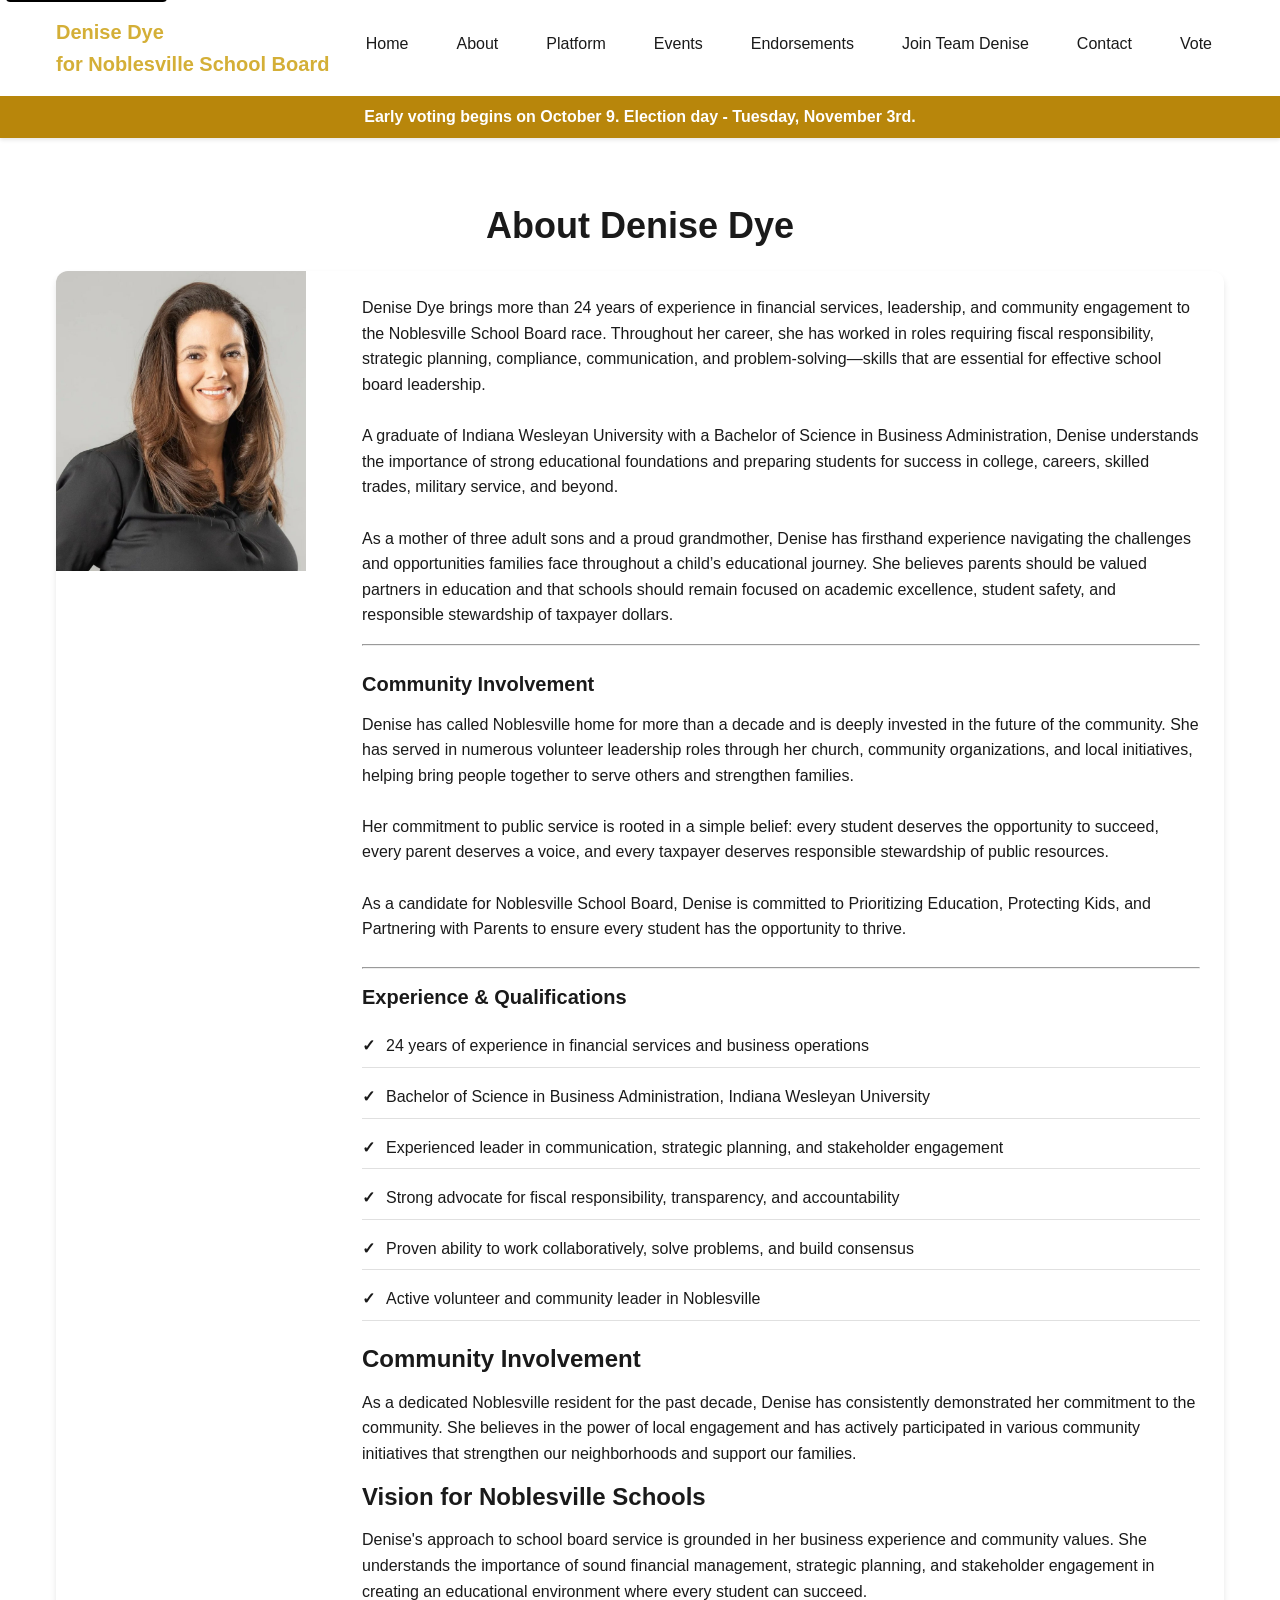
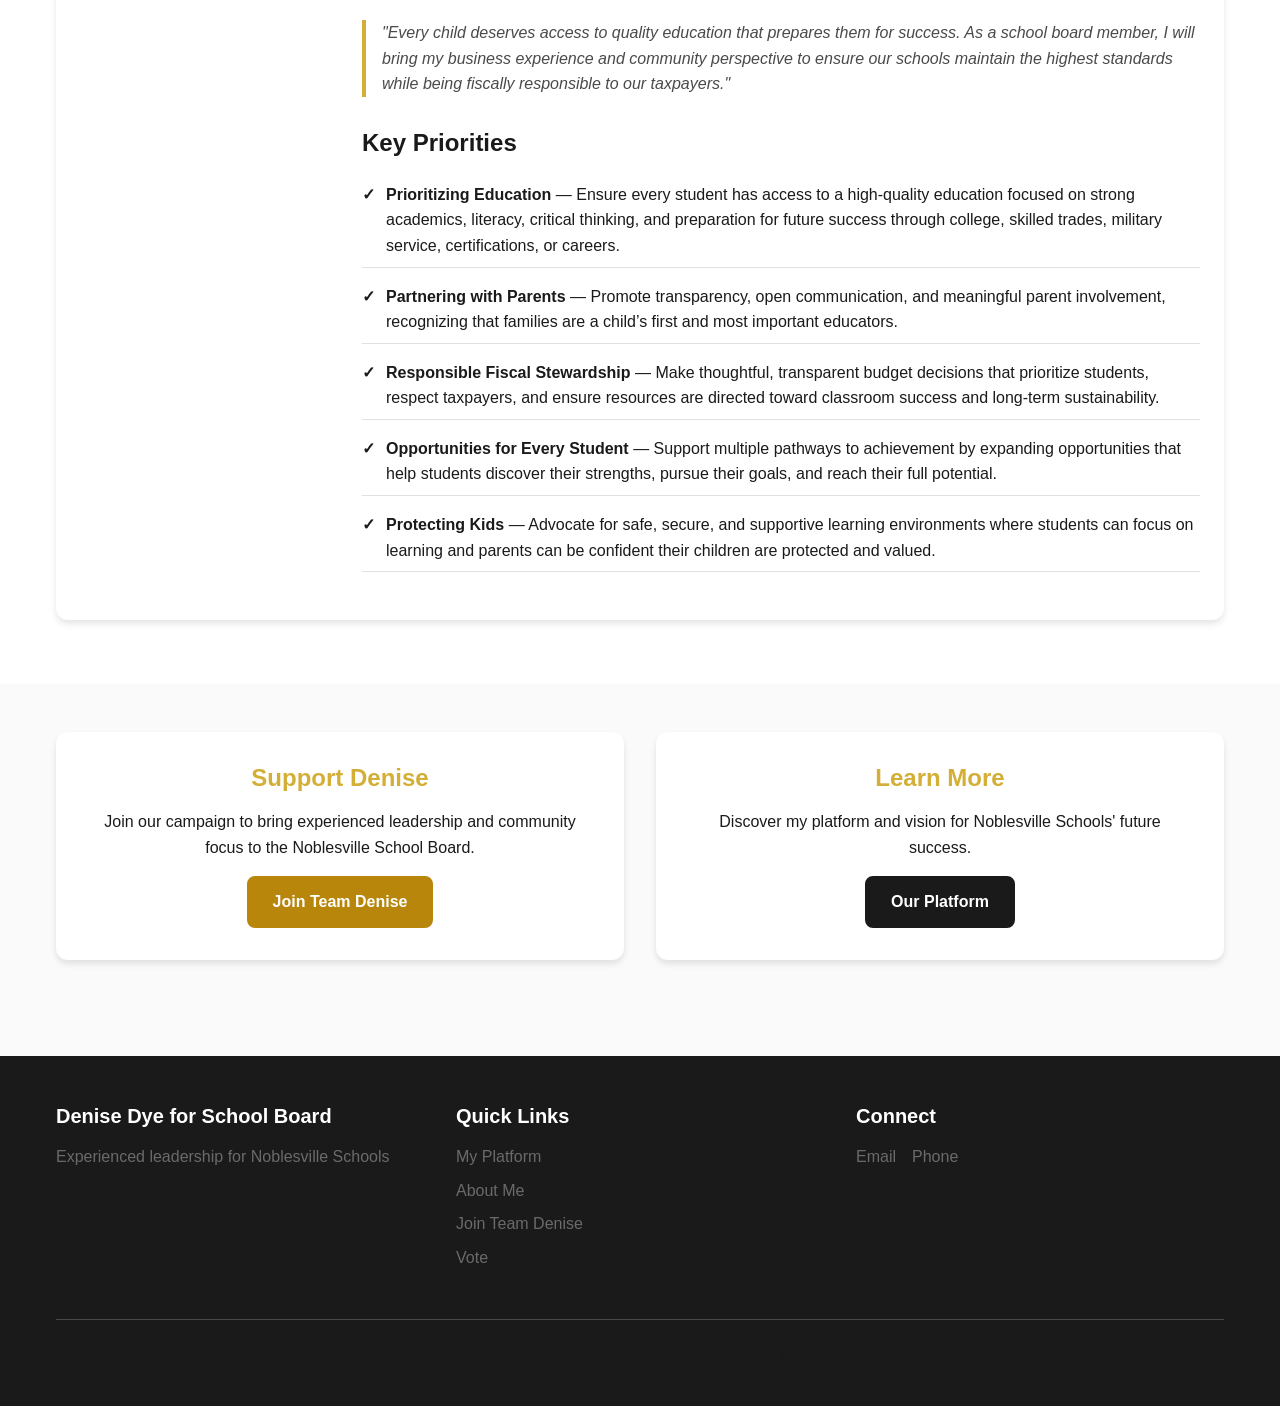
==== commit efd9dc41: "changes" ====
--- a/denise.html
+++ b/denise.html
@@ -79,10 +79,8 @@
           <li>
             <a href="index.html#endorsements" class="nav-link">Endorsements</a>
           </li>
-          <li>
-            <a href="index.html#get-involved" class="nav-link">Get Involved</a>
-          </li>
-          <li><a href="index.html#join" class="nav-link">Join</a></li>
+          <li><a href="index.html#join" class="nav-link">Join Team Denise</a></li>
+          <li><a href="index.html#contact" class="nav-link">Contact</a></li>
           <li><a href="index.html#vote" class="nav-link">Vote</a></li>
         </ul>
         <div class="nav-toggle" id="nav-toggle">
@@ -244,8 +242,8 @@
               Join our campaign to bring experienced leadership and community
               focus to the Noblesville School Board.
             </p>
-            <a href="index.html#get-involved" class="btn btn-primary"
-              >Get Involved</a
+            <a href="index.html#join" class="btn btn-primary"
+              >Join Team Denise</a
             >
           </div>
           <div class="involvement-card">
@@ -276,7 +274,7 @@
             <ul>
               <li><a href="index.html#platform">My Platform</a></li>
               <li><a href="index.html#about">About Me</a></li>
-              <li><a href="index.html#get-involved">Volunteer</a></li>
+              <li><a href="index.html#join">Join Team Denise</a></li>
               <li><a href="index.html#vote">Vote</a></li>
             </ul>
           </div>
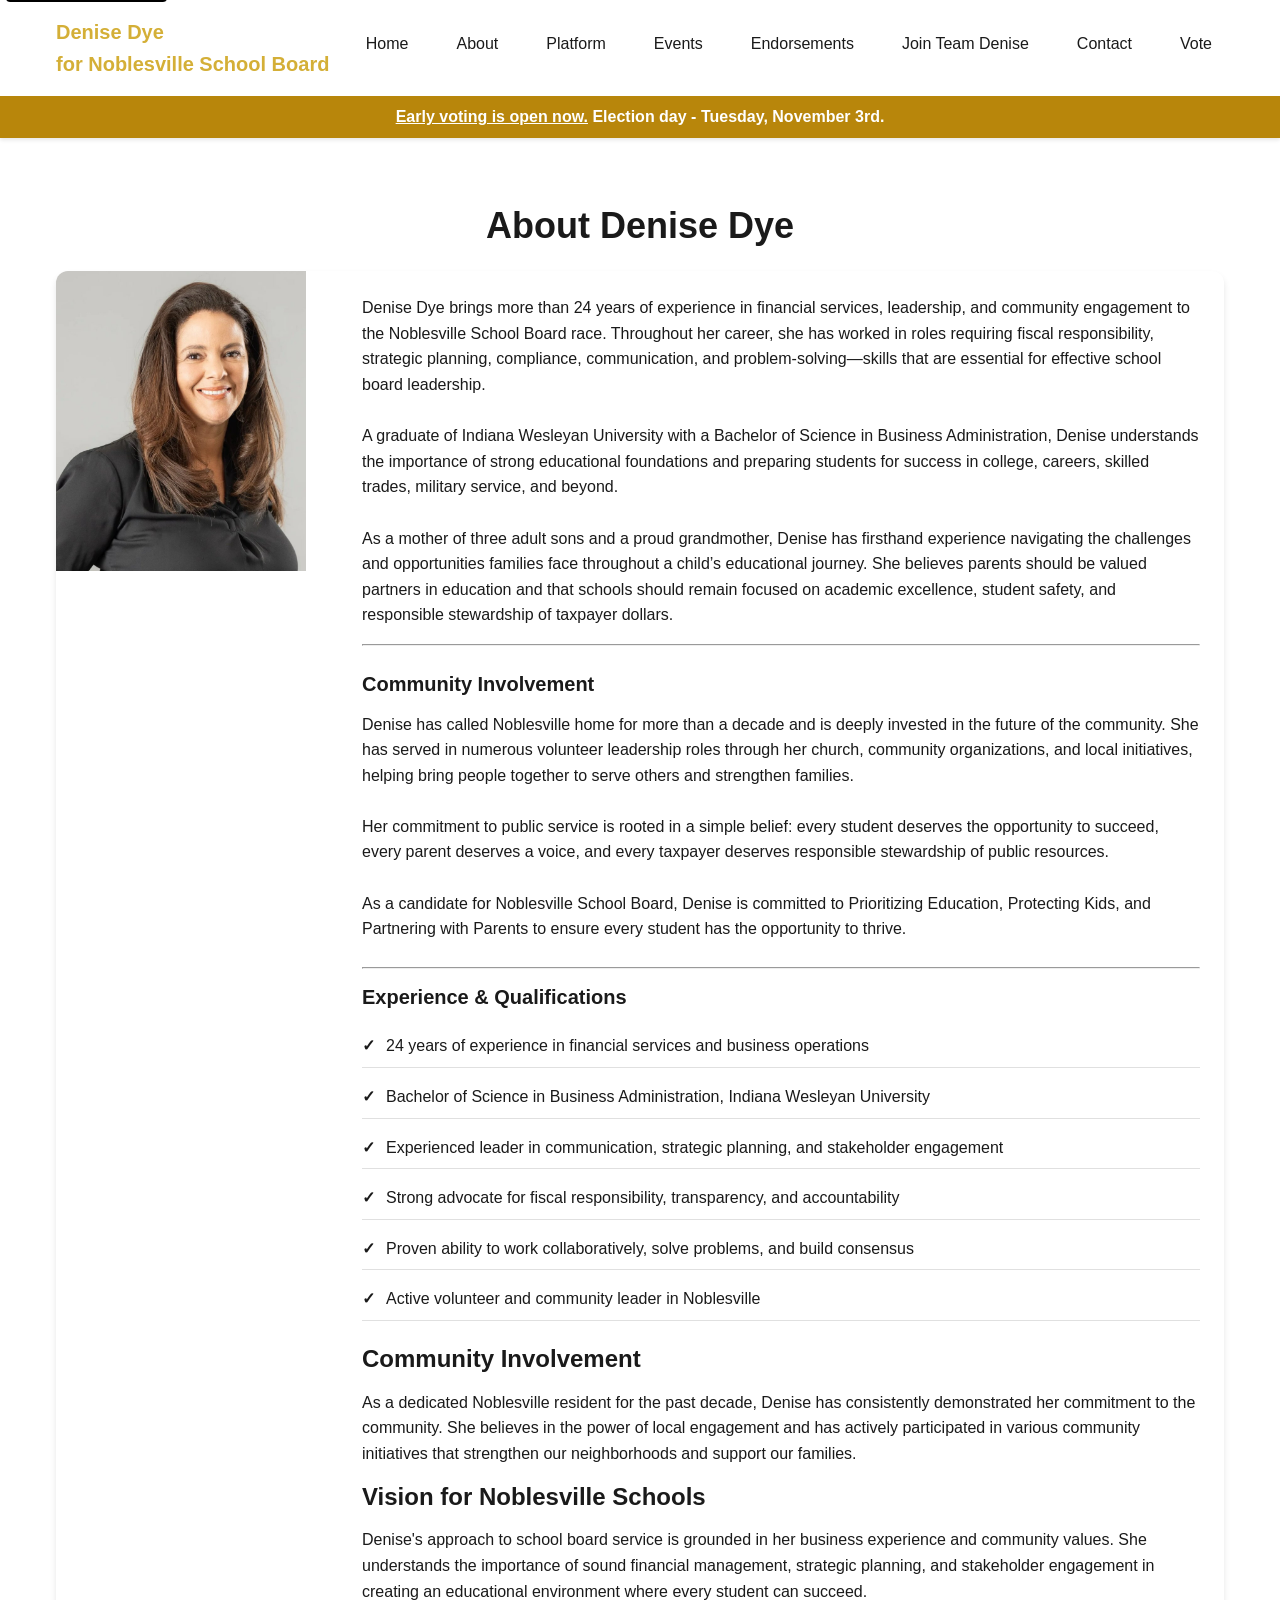
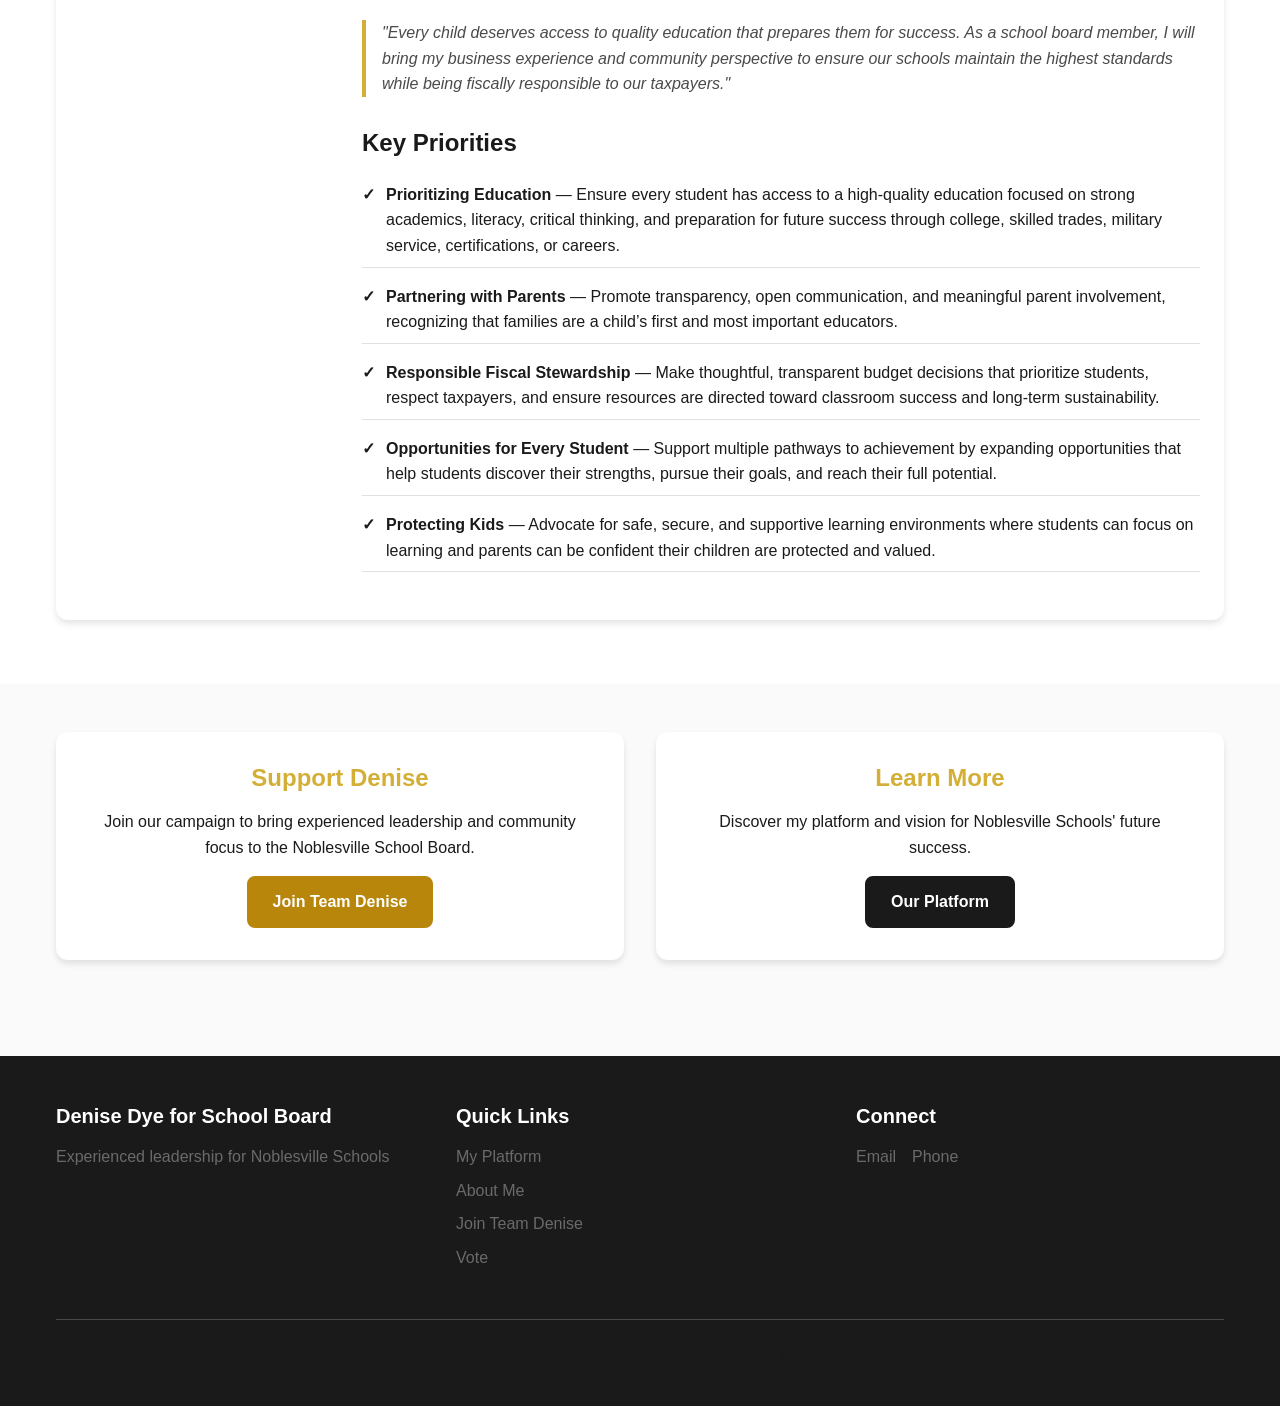
==== commit 467f2d34: "changes" ====
--- a/denise.html
+++ b/denise.html
@@ -91,7 +91,7 @@
       </nav>
       <div class="election-banner">
         <strong
-          >Early voting begins on October 9. Election day - Tuesday, November
+          ><a href="index.html#vote">Early voting is open now.</a> Election day - Tuesday, November
           3rd.</strong
         >
       </div>
--- a/css/main.css
+++ b/css/main.css
@@ -136,6 +136,22 @@
   box-shadow: 0 4px 12px var(--shadow-hover);
 }
 
+/* Outline button for dark backgrounds. .btn-secondary is --secondary (#1a1a1a), the same
+   colour as the Join band, so it would be invisible there. */
+.btn-outline-light {
+  background-color: transparent;
+  color: var(--primary);
+  border-color: var(--primary);
+}
+
+.btn-outline-light:hover {
+  background-color: var(--primary);
+  color: var(--secondary);
+  border-color: var(--primary);
+  transform: translateY(-1px);
+  box-shadow: 0 4px 12px rgba(0, 0, 0, 0.35);
+}
+
 .btn-secondary {
   background-color: var(--secondary);
   color: white;
@@ -878,13 +894,25 @@
   font-size: var(--font-size-sm);
 }
 
-/* Centered on its own rather than relying on inherited text-align. */
-.join-team-card .btn {
-  display: block;
-  width: fit-content;
-  margin: 0 auto;
+/* Two paths out of the Join band: sign up to help, or just ask for a sign. Side by side on
+   desktop, stacked on narrow screens. */
+.join-actions {
+  display: flex;
+  gap: var(--space-4);
+  justify-content: center;
+  flex-wrap: wrap;
+}
+
+.join-actions .btn {
   font-size: var(--font-size-lg);
   padding: var(--space-4) var(--space-8);
+}
+
+@media (max-width: 480px) {
+  .join-actions {
+    flex-direction: column;
+    align-items: stretch;
+  }
 }
 
 @media (max-width: 480px) {
